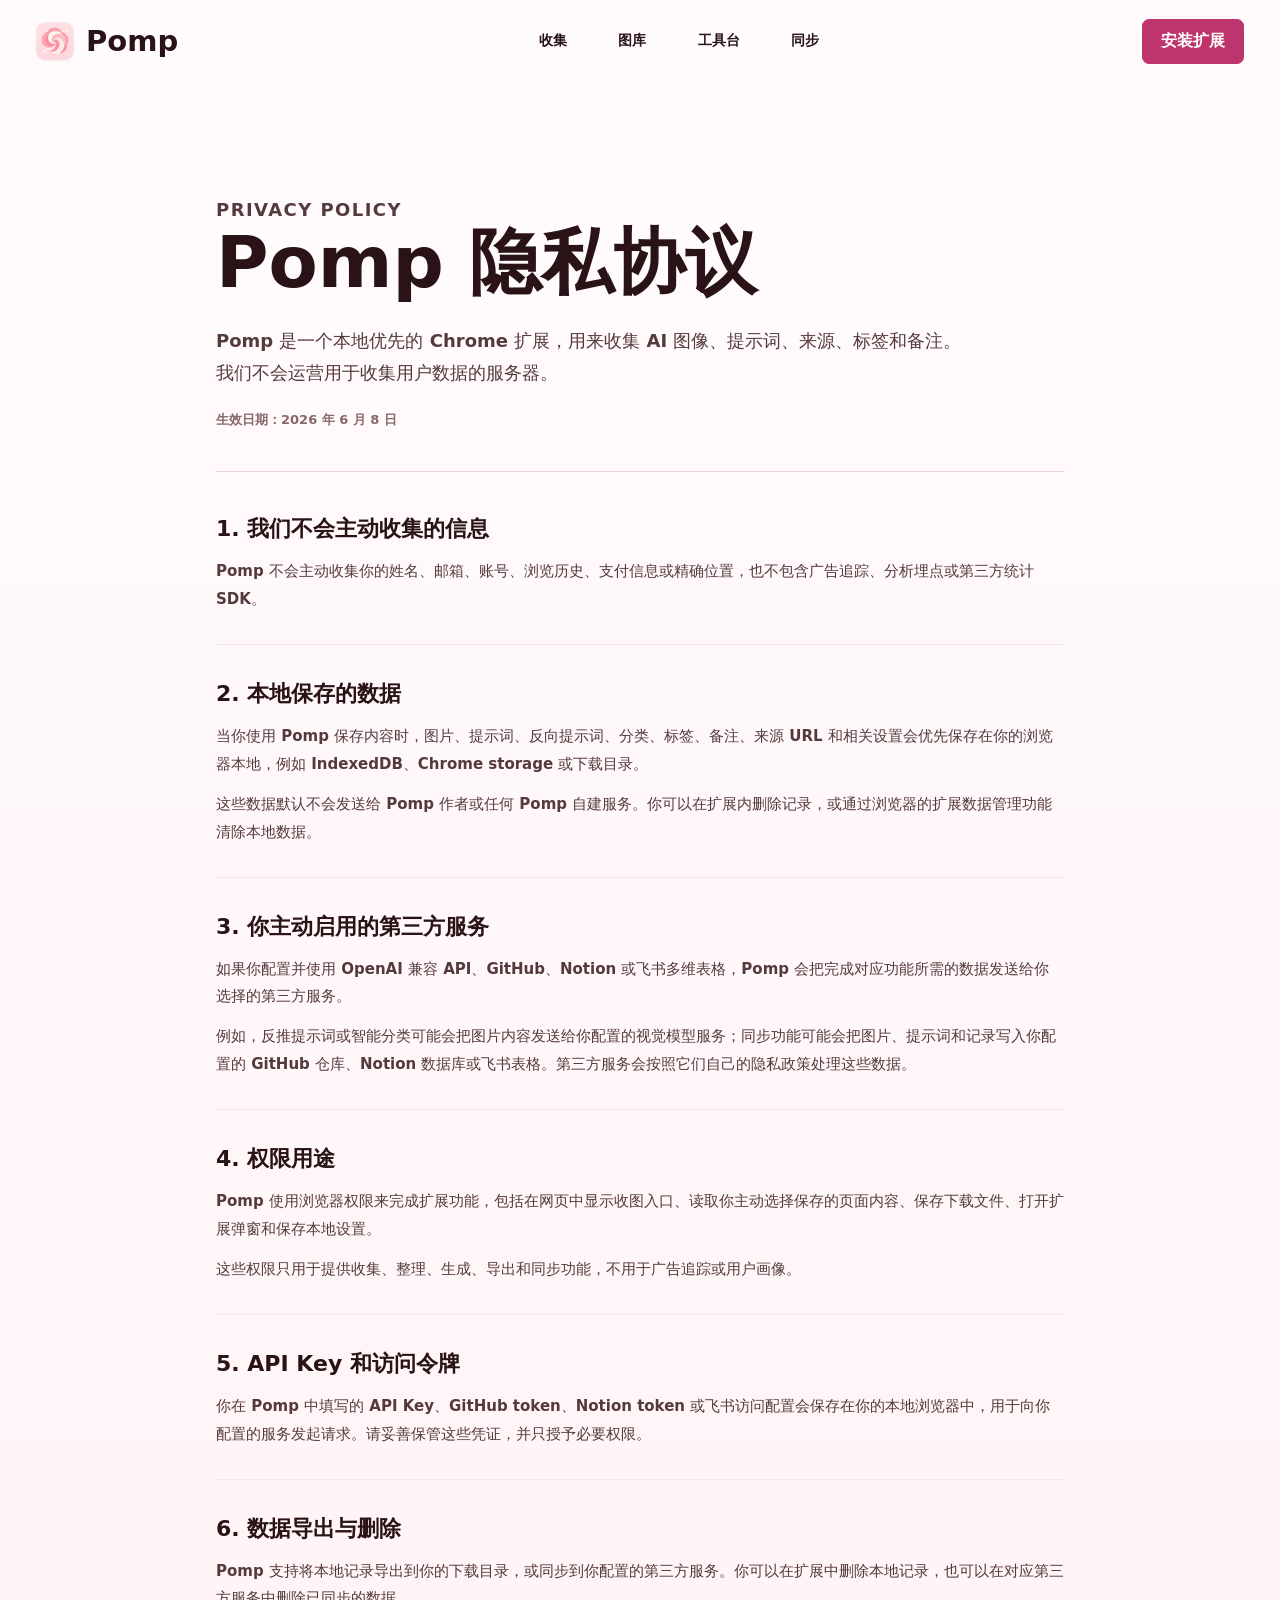
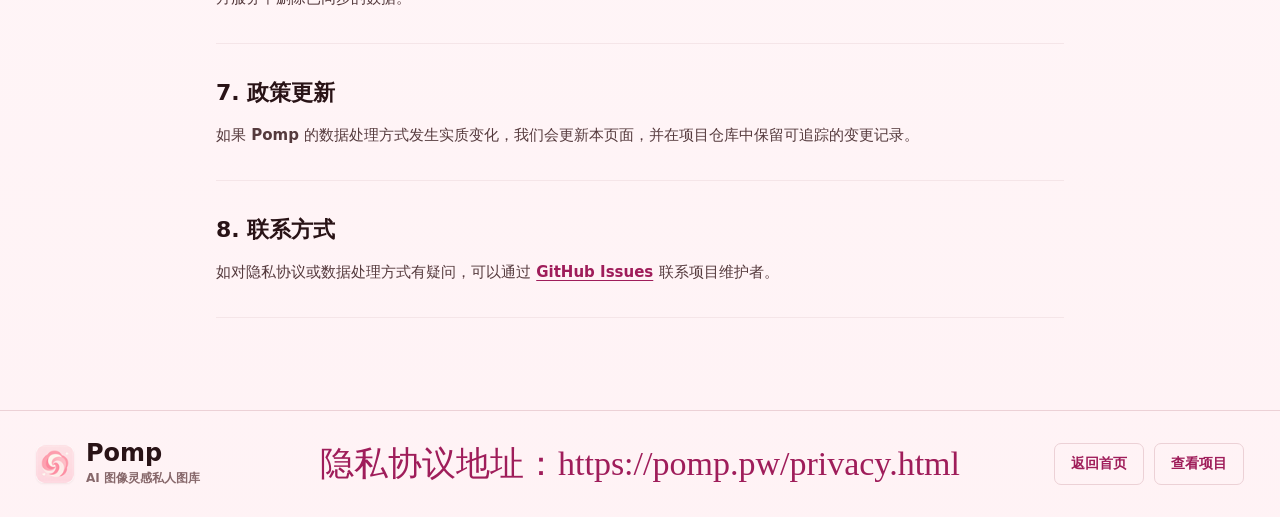
==== privacy.html @ 4da1b7a1 "Publish standalone landing page" ====
<!doctype html>
<html lang="zh-CN">
  <head>
    <meta charset="utf-8" />
    <meta name="viewport" content="width=device-width, initial-scale=1" />
    <meta
      name="description"
      content="Pomp 隐私协议：说明 Pomp Chrome 扩展如何在本地保存数据，以及用户启用第三方服务时的数据处理方式。"
    />
    <title>Pomp 隐私协议</title>
    <link rel="icon" href="assets/pomp-icon48.png" />
    <link rel="stylesheet" href="styles.css" />
  </head>
  <body class="privacy-page">
    <header class="site-header">
      <a class="brand" href="index.html#top" aria-label="Pomp 首页">
        <img src="assets/pomp-icon48.png" alt="" width="48" height="48" decoding="async" />
        <span>Pomp</span>
      </a>

      <nav class="site-nav" aria-label="主要导航">
        <a href="index.html#collect">收集</a>
        <a href="index.html#archive">图库</a>
        <a href="index.html#bench">工具台</a>
        <a href="index.html#sync">同步</a>
      </nav>

      <a class="nav-action" href="https://github.com/Charlo-O/POMP" target="_blank" rel="noreferrer">
        安装扩展
      </a>
    </header>

    <main class="policy-main">
      <section class="policy-hero">
        <p class="policy-kicker">Privacy Policy</p>
        <h1>Pomp 隐私协议</h1>
        <p>
          Pomp 是一个本地优先的 Chrome 扩展，用来收集 AI 图像、提示词、来源、标签和备注。我们不会运营用于收集用户数据的服务器。
        </p>
        <span>生效日期：2026 年 6 月 8 日</span>
      </section>

      <article class="policy-content">
        <section>
          <h2>1. 我们不会主动收集的信息</h2>
          <p>
            Pomp 不会主动收集你的姓名、邮箱、账号、浏览历史、支付信息或精确位置，也不包含广告追踪、分析埋点或第三方统计 SDK。
          </p>
        </section>

        <section>
          <h2>2. 本地保存的数据</h2>
          <p>
            当你使用 Pomp 保存内容时，图片、提示词、反向提示词、分类、标签、备注、来源 URL 和相关设置会优先保存在你的浏览器本地，例如 IndexedDB、Chrome storage 或下载目录。
          </p>
          <p>
            这些数据默认不会发送给 Pomp 作者或任何 Pomp 自建服务。你可以在扩展内删除记录，或通过浏览器的扩展数据管理功能清除本地数据。
          </p>
        </section>

        <section>
          <h2>3. 你主动启用的第三方服务</h2>
          <p>
            如果你配置并使用 OpenAI 兼容 API、GitHub、Notion 或飞书多维表格，Pomp 会把完成对应功能所需的数据发送给你选择的第三方服务。
          </p>
          <p>
            例如，反推提示词或智能分类可能会把图片内容发送给你配置的视觉模型服务；同步功能可能会把图片、提示词和记录写入你配置的 GitHub 仓库、Notion 数据库或飞书表格。第三方服务会按照它们自己的隐私政策处理这些数据。
          </p>
        </section>

        <section>
          <h2>4. 权限用途</h2>
          <p>
            Pomp 使用浏览器权限来完成扩展功能，包括在网页中显示收图入口、读取你主动选择保存的页面内容、保存下载文件、打开扩展弹窗和保存本地设置。
          </p>
          <p>
            这些权限只用于提供收集、整理、生成、导出和同步功能，不用于广告追踪或用户画像。
          </p>
        </section>

        <section>
          <h2>5. API Key 和访问令牌</h2>
          <p>
            你在 Pomp 中填写的 API Key、GitHub token、Notion token 或飞书访问配置会保存在你的本地浏览器中，用于向你配置的服务发起请求。请妥善保管这些凭证，并只授予必要权限。
          </p>
        </section>

        <section>
          <h2>6. 数据导出与删除</h2>
          <p>
            Pomp 支持将本地记录导出到你的下载目录，或同步到你配置的第三方服务。你可以在扩展中删除本地记录，也可以在对应第三方服务中删除已同步的数据。
          </p>
        </section>

        <section>
          <h2>7. 政策更新</h2>
          <p>
            如果 Pomp 的数据处理方式发生实质变化，我们会更新本页面，并在项目仓库中保留可追踪的变更记录。
          </p>
        </section>

        <section>
          <h2>8. 联系方式</h2>
          <p>
            如对隐私协议或数据处理方式有疑问，可以通过
            <a href="https://github.com/Charlo-O/POMP/issues" target="_blank" rel="noreferrer">GitHub Issues</a>
            联系项目维护者。
          </p>
        </section>
      </article>
    </main>

    <footer class="site-footer">
      <div class="footer-brand">
        <img src="assets/pomp-icon48.png" alt="" width="48" height="48" loading="lazy" decoding="async" />
        <div>
          <strong>Pomp</strong>
          <span>AI 图像灵感私人图库</span>
        </div>
      </div>
      <p>隐私协议地址：https://pomp.pw/privacy.html</p>
      <div class="footer-links">
        <a href="index.html">返回首页</a>
        <a href="https://github.com/Charlo-O/POMP" target="_blank" rel="noreferrer">查看项目</a>
      </div>
    </footer>
  </body>
</html>
---- styles.css ----
:root {
  color-scheme: light;
  --paper: oklch(98.8% 0.012 8);
  --paper-deep: oklch(96.5% 0.026 8);
  --surface: oklch(99.4% 0.006 8);
  --surface-rose: oklch(95.7% 0.034 6);
  --ink: oklch(22% 0.036 12);
  --ink-soft: oklch(38% 0.038 12);
  --muted: oklch(55% 0.04 12);
  --line: oklch(88.5% 0.03 6);
  --line-soft: oklch(93.5% 0.018 6);
  --carmine: oklch(55% 0.18 0);
  --carmine-dark: oklch(47% 0.17 358);
  --carmine-mist: oklch(94% 0.04 4);
  --rose-gold: oklch(72% 0.09 40);
  --shadow: 0 20px 54px oklch(40% 0.1 12 / 0.14);
  --shadow-soft: 0 8px 24px oklch(40% 0.08 12 / 0.08);
  --max: 1280px;
  --ease: cubic-bezier(0.22, 1, 0.36, 1);
  font-family:
    "PingFang SC", "HarmonyOS Sans SC", "Microsoft YaHei UI", "Hiragino Sans GB",
    -apple-system, BlinkMacSystemFont, "Segoe UI", system-ui, sans-serif;
  -webkit-font-smoothing: antialiased;
  text-rendering: optimizeLegibility;
}

* {
  box-sizing: border-box;
}

html {
  background: var(--paper);
  scroll-behavior: smooth;
}

body {
  background:
    linear-gradient(180deg, oklch(99.4% 0.008 8), var(--paper) 32%, oklch(97.8% 0.02 8)),
    var(--paper);
  color: var(--ink);
  margin: 0;
  min-width: 320px;
  overflow-x: hidden;
}

a {
  color: inherit;
  text-decoration: none;
}

button {
  font: inherit;
}

img {
  display: block;
  max-width: 100%;
}

a:focus-visible,
button:focus-visible {
  outline: 2px solid var(--carmine);
  outline-offset: 4px;
}

.site-header {
  align-items: center;
  display: grid;
  gap: 28px;
  grid-template-columns: 180px 1fr auto;
  margin: 0 auto;
  max-width: var(--max);
  min-height: 82px;
  padding: 16px 36px;
}

.brand,
.footer-brand {
  align-items: center;
  display: inline-flex;
  gap: 12px;
}

.brand img,
.footer-brand img {
  border-radius: 8px;
  box-shadow: 0 1px 2px oklch(40% 0.06 12 / 0.08);
  height: 38px;
  width: 38px;
}

.brand span {
  font-size: 29px;
  font-weight: 850;
  letter-spacing: 0;
}

.site-nav {
  display: flex;
  gap: clamp(24px, 4vw, 58px);
  justify-content: center;
}

.site-nav a {
  color: var(--ink);
  font-size: 14px;
  font-weight: 750;
  padding: 11px 0;
  position: relative;
  white-space: nowrap;
}

.site-nav a::after {
  background: var(--carmine);
  bottom: 2px;
  content: "";
  height: 2px;
  left: 0;
  opacity: 0;
  position: absolute;
  transform: scaleX(0.5);
  transition:
    opacity 160ms var(--ease),
    transform 160ms var(--ease);
  width: 100%;
}

.site-nav a:hover::after {
  opacity: 1;
  transform: scaleX(1);
}

.nav-action,
.button {
  border-radius: 7px;
  font-weight: 850;
  transition:
    background-color 160ms var(--ease),
    border-color 160ms var(--ease),
    box-shadow 160ms var(--ease),
    color 160ms var(--ease),
    transform 160ms var(--ease);
}

.nav-action {
  background: var(--carmine);
  border: 1px solid var(--carmine);
  color: var(--surface);
  min-height: 42px;
  padding: 11px 18px;
}

.nav-action:hover,
.primary:hover {
  background: var(--carmine-dark);
  border-color: var(--carmine-dark);
  box-shadow: var(--shadow-soft);
  transform: translateY(-1px);
}

.hero {
  align-items: center;
  display: grid;
  gap: clamp(42px, 6vw, 90px);
  grid-template-columns: minmax(390px, 0.86fr) minmax(560px, 1.14fr);
  margin: 0 auto;
  max-width: var(--max);
  min-height: calc(100svh - 82px);
  padding: clamp(46px, 6vw, 78px) 36px 54px;
  position: relative;
}

.hero::after,
.collect::before,
.bench::before {
  background: linear-gradient(90deg, transparent, var(--line), transparent);
  content: "";
  height: 1px;
  left: 36px;
  position: absolute;
  right: 36px;
}

.hero::after {
  bottom: 0;
}

.hero-copy h1 {
  color: var(--ink);
  font-size: clamp(48px, 4.8vw, 62px);
  font-weight: 900;
  letter-spacing: 0;
  line-height: 1.05;
  margin: 0;
  max-width: 720px;
}

.hero-copy h1 span {
  display: block;
  white-space: nowrap;
}

.hero-copy p {
  color: var(--ink-soft);
  font-size: clamp(15px, 1.35vw, 18px);
  font-weight: 560;
  line-height: 1.85;
  margin: 30px 0 0;
  max-width: 590px;
}

.hero-actions {
  display: flex;
  flex-wrap: wrap;
  gap: 16px;
  margin-top: 34px;
}

.button {
  align-items: center;
  display: inline-flex;
  justify-content: center;
  min-height: 54px;
  min-width: 162px;
  padding: 0 24px;
}

.primary {
  background: var(--carmine);
  border: 1px solid var(--carmine);
  color: var(--surface);
}

.secondary {
  background: transparent;
  border: 1px solid var(--carmine);
  color: var(--carmine-dark);
}

.secondary:hover {
  background: var(--carmine-mist);
  box-shadow: 0 1px 2px oklch(40% 0.06 12 / 0.08);
  transform: translateY(-1px);
}

.hero-note {
  color: var(--muted);
  display: flex;
  flex-wrap: wrap;
  font-size: 13px;
  font-weight: 700;
  gap: 18px;
  margin-top: 30px;
}

.hero-workspace {
  min-height: 570px;
  position: relative;
}

.source-window {
  background: var(--surface);
  border: 1px solid var(--line);
  border-radius: 8px;
  box-shadow: var(--shadow-soft);
  left: 0;
  overflow: hidden;
  padding-top: 34px;
  position: absolute;
  top: 72px;
  width: min(51vw, 575px);
}

.window-dots {
  display: flex;
  gap: 7px;
  left: 16px;
  position: absolute;
  top: 14px;
}

.window-dots span {
  background: var(--rose-gold);
  border-radius: 999px;
  height: 8px;
  width: 8px;
}

.window-dots span:nth-child(2) {
  background: var(--carmine);
}

.window-dots span:nth-child(3) {
  background: oklch(78% 0.09 150);
}

.source-window img {
  aspect-ratio: 16 / 9;
  height: auto;
  object-fit: cover;
  object-position: center;
  width: 100%;
}

.save-panel {
  background: oklch(99.2% 0.007 8 / 0.95);
  border: 1px solid var(--line);
  border-radius: 8px;
  box-shadow: var(--shadow);
  display: grid;
  gap: 14px;
  padding: 18px;
  position: absolute;
  right: 0;
  top: 0;
  width: min(30vw, 338px);
}

.panel-head {
  align-items: center;
  display: flex;
  gap: 11px;
}

.panel-head img {
  border-radius: 8px;
  height: 34px;
  width: 34px;
}

.panel-head strong {
  display: block;
  font-size: 18px;
  font-weight: 900;
}

.panel-head span,
label {
  color: var(--muted);
  font-size: 11px;
  font-weight: 800;
}

label {
  display: block;
  letter-spacing: 0.04em;
  margin-bottom: 6px;
  text-transform: uppercase;
}

.field-group,
.field-row > div {
  background: var(--surface);
  border: 1px solid var(--line-soft);
  border-radius: 6px;
  padding: 11px 12px;
}

.field-group p,
.field-row p {
  color: var(--ink-soft);
  font-family: ui-monospace, "SF Mono", "JetBrains Mono", Menlo, Consolas, monospace;
  font-size: 12px;
  line-height: 1.55;
  margin: 0;
}

.field-row {
  display: grid;
  gap: 10px;
  grid-template-columns: 1fr 1fr;
}

.tag-row {
  display: flex;
  flex-wrap: wrap;
  gap: 8px;
}

.tag-row span {
  background: var(--carmine-mist);
  border-radius: 999px;
  color: var(--carmine-dark);
  font-size: 12px;
  font-weight: 750;
  padding: 5px 10px;
}

.save-panel button {
  background: var(--carmine);
  border: 1px solid var(--carmine);
  border-radius: 7px;
  color: var(--surface);
  cursor: pointer;
  font-weight: 850;
  min-height: 42px;
}

.section-shell {
  margin: 0 auto;
  max-width: var(--max);
  padding: 86px 36px;
  position: relative;
}

.collect::before,
.bench::before {
  top: 0;
}

.section-copy h2 {
  color: var(--ink);
  font-size: clamp(34px, 4.2vw, 54px);
  font-weight: 900;
  letter-spacing: 0;
  line-height: 1.08;
  margin: 0;
}

.section-copy p {
  color: var(--ink-soft);
  font-size: 15px;
  font-weight: 560;
  line-height: 1.8;
  margin: 24px 0 0;
  max-width: 480px;
}

.collect {
  display: grid;
  gap: clamp(46px, 8vw, 110px);
  grid-template-columns: minmax(310px, 420px) 1fr;
}

.collect-lane {
  display: grid;
  gap: 1px;
  grid-template-columns: repeat(3, minmax(0, 1fr));
}

.collect-lane article {
  border-left: 1px solid var(--line);
  min-height: 220px;
  padding: 14px 22px;
}

.collect-lane span {
  color: var(--carmine-dark);
  display: block;
  font-size: 13px;
  font-weight: 850;
  margin-bottom: 36px;
}

.collect-lane strong {
  color: var(--ink);
  display: block;
  font-size: 22px;
  font-weight: 900;
  line-height: 1.2;
}

.collect-lane p {
  color: var(--ink-soft);
  font-size: 13px;
  font-weight: 560;
  line-height: 1.65;
  margin: 18px 0 0;
}

.archive {
  align-items: center;
  display: grid;
  gap: clamp(46px, 7vw, 86px);
  grid-template-columns: minmax(560px, 1fr) minmax(310px, 410px);
  max-width: none;
  padding-left: max(36px, calc((100vw - var(--max)) / 2 + 36px));
  padding-right: max(36px, calc((100vw - var(--max)) / 2 + 36px));
}

.archive::before {
  background: linear-gradient(90deg, var(--paper-deep), var(--paper));
  content: "";
  inset: 0;
  position: absolute;
  z-index: -1;
}

.archive-board {
  background: oklch(99.2% 0.007 8);
  border: 1px solid var(--line);
  border-radius: 8px;
  box-shadow: var(--shadow-soft);
  display: grid;
  grid-template-columns: 156px 1fr;
  max-width: 780px;
  min-height: 420px;
  overflow: hidden;
}

.archive-sidebar {
  border-right: 1px solid var(--line-soft);
  display: flex;
  flex-direction: column;
  gap: 11px;
  padding: 18px;
}

.archive-sidebar img {
  border-radius: 7px;
  height: 30px;
  margin-bottom: 8px;
  width: 30px;
}

.archive-sidebar strong {
  font-size: 18px;
  font-weight: 900;
}

.archive-sidebar span {
  border-radius: 6px;
  color: var(--ink-soft);
  font-size: 13px;
  font-weight: 750;
  padding: 7px 9px;
}

.archive-sidebar .active {
  background: var(--carmine-mist);
  color: var(--carmine-dark);
}

.archive-main {
  min-width: 0;
  padding: 18px;
}

.archive-toolbar {
  align-items: center;
  border-bottom: 1px solid var(--line-soft);
  color: var(--muted);
  display: flex;
  font-size: 12px;
  font-weight: 750;
  justify-content: space-between;
  margin-bottom: 16px;
  padding-bottom: 12px;
}

.archive-main img {
  aspect-ratio: 16 / 9;
  border-radius: 7px;
  object-fit: cover;
  width: 100%;
}

.mini-list {
  display: grid;
  gap: 18px;
  grid-template-columns: repeat(2, minmax(0, 1fr));
  margin-top: 42px;
}

.mini-list span {
  border-top: 1px solid var(--line);
  color: var(--ink-soft);
  font-size: 14px;
  font-weight: 850;
  padding-top: 13px;
}

.bench {
  display: grid;
  gap: clamp(46px, 8vw, 110px);
  grid-template-columns: minmax(310px, 420px) 1fr;
}

.bench-grid {
  display: grid;
  gap: 16px;
  grid-template-columns: repeat(3, minmax(0, 1fr));
}

.bench-grid article {
  background: var(--surface);
  border: 1px solid var(--line);
  border-radius: 8px;
  min-height: 250px;
  padding: 24px 20px;
  transition:
    border-color 160ms var(--ease),
    box-shadow 160ms var(--ease),
    transform 160ms var(--ease);
}

.bench-grid article:nth-child(2) {
  transform: translateY(32px);
}

.bench-grid article:nth-child(3) {
  transform: translateY(-16px);
}

.bench-grid article:hover {
  border-color: oklch(82% 0.05 4);
  box-shadow: var(--shadow-soft);
}

.bench-grid strong {
  color: var(--ink);
  display: block;
  font-size: 22px;
  font-weight: 900;
  line-height: 1.2;
}

.bench-grid p {
  color: var(--ink-soft);
  font-size: 13px;
  font-weight: 560;
  line-height: 1.7;
  margin: 24px 0 0;
}

.sync {
  background: var(--surface-rose);
  display: grid;
  gap: clamp(42px, 7vw, 90px);
  grid-template-columns: minmax(310px, 430px) 1fr;
  max-width: none;
  padding-left: max(36px, calc((100vw - var(--max)) / 2 + 36px));
  padding-right: max(36px, calc((100vw - var(--max)) / 2 + 36px));
}

.sync-table {
  display: grid;
  gap: 12px;
  grid-template-columns: repeat(4, minmax(0, 1fr));
}

.sync-table div {
  background: oklch(99.2% 0.007 8 / 0.76);
  border: 1px solid var(--line);
  border-radius: 8px;
  min-height: 152px;
  padding: 20px 16px;
}

.sync-table strong {
  display: block;
  font-size: 18px;
  font-weight: 900;
  margin-bottom: 16px;
}

.sync-table span {
  color: var(--ink-soft);
  font-size: 13px;
  font-weight: 560;
  line-height: 1.62;
}

.site-footer {
  align-items: center;
  border-top: 1px solid var(--line);
  display: grid;
  gap: 24px;
  grid-template-columns: minmax(230px, 1fr) auto minmax(160px, 1fr);
  margin: 0 auto;
  max-width: var(--max);
  padding: 30px 36px;
}

.footer-brand strong {
  display: block;
  font-size: 24px;
  font-weight: 900;
  line-height: 1;
}

.footer-brand span {
  color: var(--muted);
  display: block;
  font-size: 12px;
  font-weight: 750;
  margin-top: 5px;
}

.site-footer p {
  color: var(--carmine-dark);
  font-family: "KaiTi", "STKaiti", "Microsoft YaHei UI", cursive;
  font-size: clamp(22px, 2.7vw, 34px);
  line-height: 1.2;
  margin: 0;
  text-align: center;
}

.footer-links {
  display: flex;
  flex-wrap: wrap;
  gap: 10px;
  justify-self: end;
}

.footer-links a {
  border: 1px solid var(--line);
  border-radius: 7px;
  color: var(--carmine-dark);
  font-size: 14px;
  font-weight: 850;
  padding: 11px 16px;
}

.policy-main {
  margin: 0 auto;
  max-width: 920px;
  padding: clamp(46px, 7vw, 86px) 36px 92px;
}

.policy-hero {
  border-bottom: 1px solid var(--line);
  padding-bottom: 42px;
}

.policy-kicker {
  color: var(--carmine-dark);
  font-size: 13px;
  font-weight: 850;
  letter-spacing: 0.08em;
  margin: 0 0 18px;
  text-transform: uppercase;
}

.policy-hero h1 {
  font-size: clamp(44px, 5.6vw, 72px);
  font-weight: 900;
  letter-spacing: 0;
  line-height: 1.02;
  margin: 0;
}

.policy-hero p {
  color: var(--ink-soft);
  font-size: 18px;
  font-weight: 560;
  line-height: 1.78;
  margin: 26px 0 0;
  max-width: 760px;
}

.policy-hero span {
  color: var(--muted);
  display: block;
  font-size: 13px;
  font-weight: 750;
  margin-top: 22px;
}

.policy-content {
  display: grid;
  gap: 34px;
  padding-top: 42px;
}

.policy-content section {
  border-bottom: 1px solid var(--line-soft);
  padding-bottom: 30px;
}

.policy-content h2 {
  font-size: 22px;
  font-weight: 900;
  letter-spacing: 0;
  margin: 0 0 14px;
}

.policy-content p {
  color: var(--ink-soft);
  font-size: 15px;
  font-weight: 560;
  line-height: 1.86;
  margin: 12px 0 0;
}

.policy-content a {
  color: var(--carmine-dark);
  font-weight: 850;
  text-decoration: underline;
  text-underline-offset: 3px;
}

@media (max-width: 1080px) {
  .site-header {
    grid-template-columns: auto 1fr;
  }

  .site-nav {
    display: none;
  }

  .nav-action {
    justify-self: end;
  }

  .hero,
  .collect,
  .archive,
  .bench,
  .sync {
    grid-template-columns: 1fr;
  }

  .hero {
    min-height: auto;
  }

  .hero-workspace {
    min-height: 530px;
  }

  .source-window {
    width: min(72vw, 620px);
  }

  .save-panel {
    right: 20px;
    width: min(42vw, 338px);
  }

  .archive {
    padding-left: 36px;
    padding-right: 36px;
  }

  .archive-board {
    max-width: none;
  }

  .bench-grid,
  .sync-table {
    grid-template-columns: 1fr;
  }

  .bench-grid article,
  .bench-grid article:nth-child(2),
  .bench-grid article:nth-child(3) {
    transform: none;
  }

  .site-footer {
    grid-template-columns: 1fr;
  }

  .site-footer p {
    text-align: left;
  }

  .footer-links {
    justify-self: start;
  }
}

@media (max-width: 720px) {
  .site-header {
    padding: 14px 18px;
  }

  .brand span {
    font-size: 24px;
  }

  .nav-action {
    min-height: 42px;
    padding: 10px 14px;
  }

  .hero,
  .section-shell,
  .archive,
  .sync,
  .policy-main,
  .site-footer {
    padding-left: 18px;
    padding-right: 18px;
  }

  .hero {
    padding-bottom: 28px;
    padding-top: 32px;
  }

  .hero-copy h1 {
    font-size: clamp(39px, 10.6vw, 50px);
  }

  .hero-copy h1 span {
    white-space: normal;
  }

  .hero-actions {
    display: grid;
    grid-template-columns: 1fr 1fr;
  }

  .button {
    min-height: 48px;
    min-width: 0;
    padding: 0 12px;
  }

  .hero-workspace {
    overflow: hidden;
    min-height: 360px;
  }

  .source-window {
    left: 0;
    top: 86px;
    width: min(74vw, 288px);
  }

  .save-panel {
    gap: 10px;
    padding: 13px;
    right: 0;
    top: 0;
    width: min(64vw, 250px);
  }

  .field-row {
    grid-template-columns: 1fr;
  }

  .tag-row span:nth-child(3) {
    display: none;
  }

  .collect-lane,
  .mini-list {
    grid-template-columns: 1fr;
  }

  .collect-lane article {
    border-left: 0;
    border-top: 1px solid var(--line);
    min-height: 0;
    padding: 18px 0;
  }

  .collect-lane span {
    margin-bottom: 14px;
  }

  .archive-board {
    grid-template-columns: 1fr;
  }

  .archive-sidebar {
    border-bottom: 1px solid var(--line-soft);
    border-right: 0;
    display: grid;
    grid-template-columns: repeat(3, max-content);
    overflow-x: auto;
  }

  .archive-sidebar img,
  .archive-sidebar strong {
    display: none;
  }

  .archive-toolbar {
    align-items: flex-start;
    flex-direction: column;
    gap: 6px;
  }
}

@media (prefers-reduced-motion: reduce) {
  html {
    scroll-behavior: auto;
  }

  *,
  *::before,
  *::after {
    transition-duration: 0ms !important;
  }
}
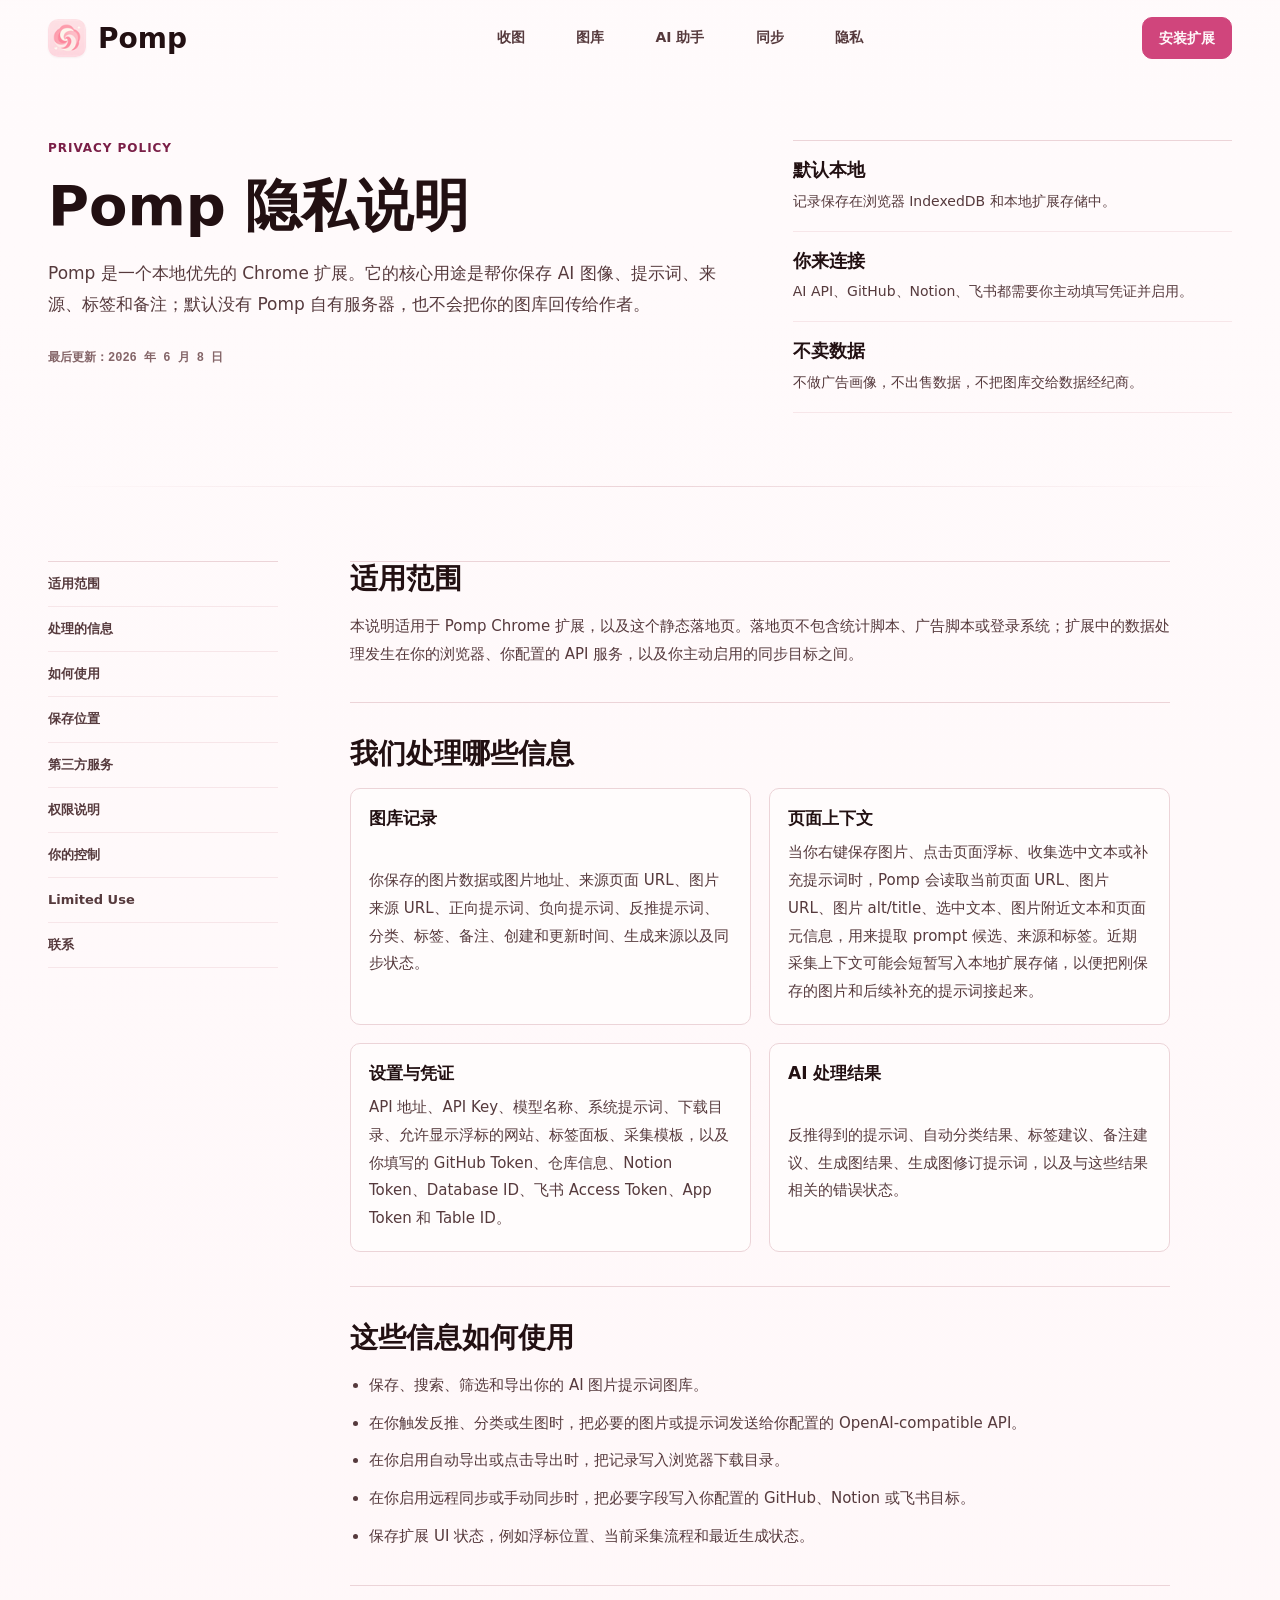
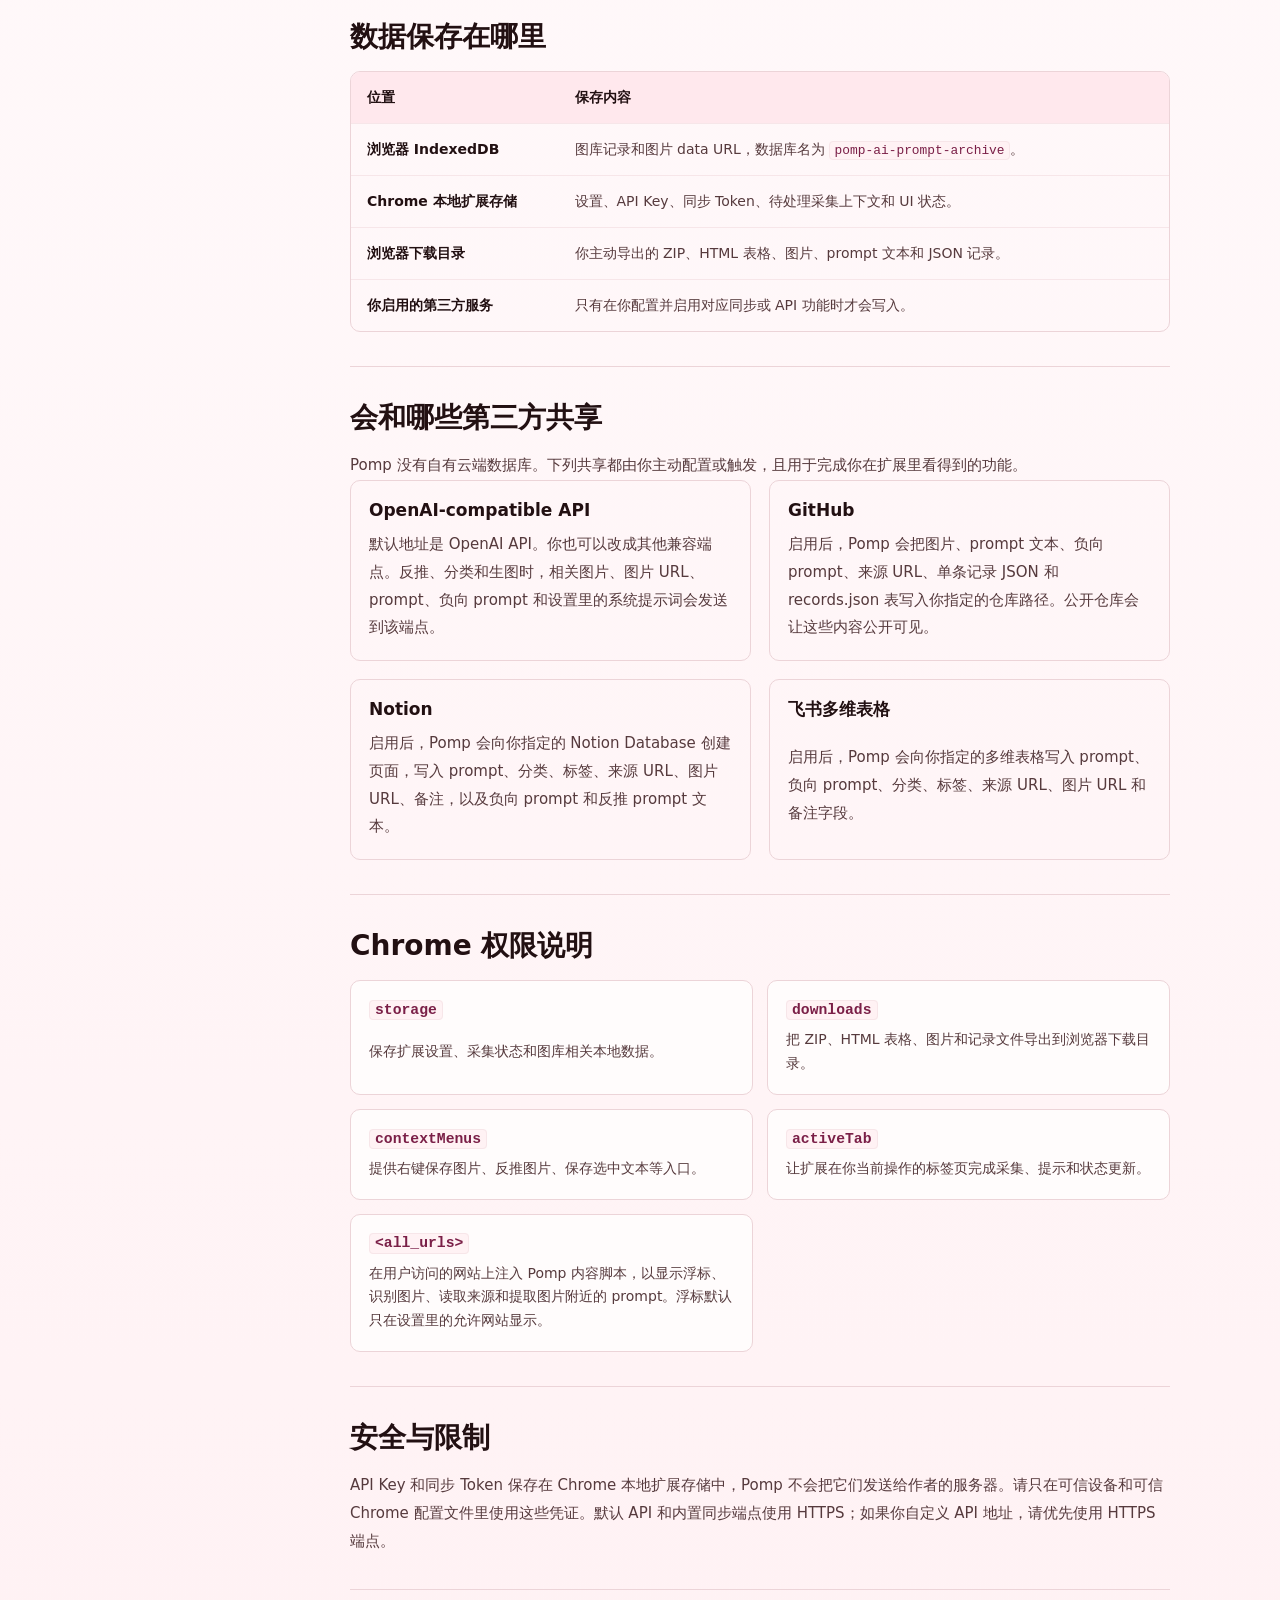
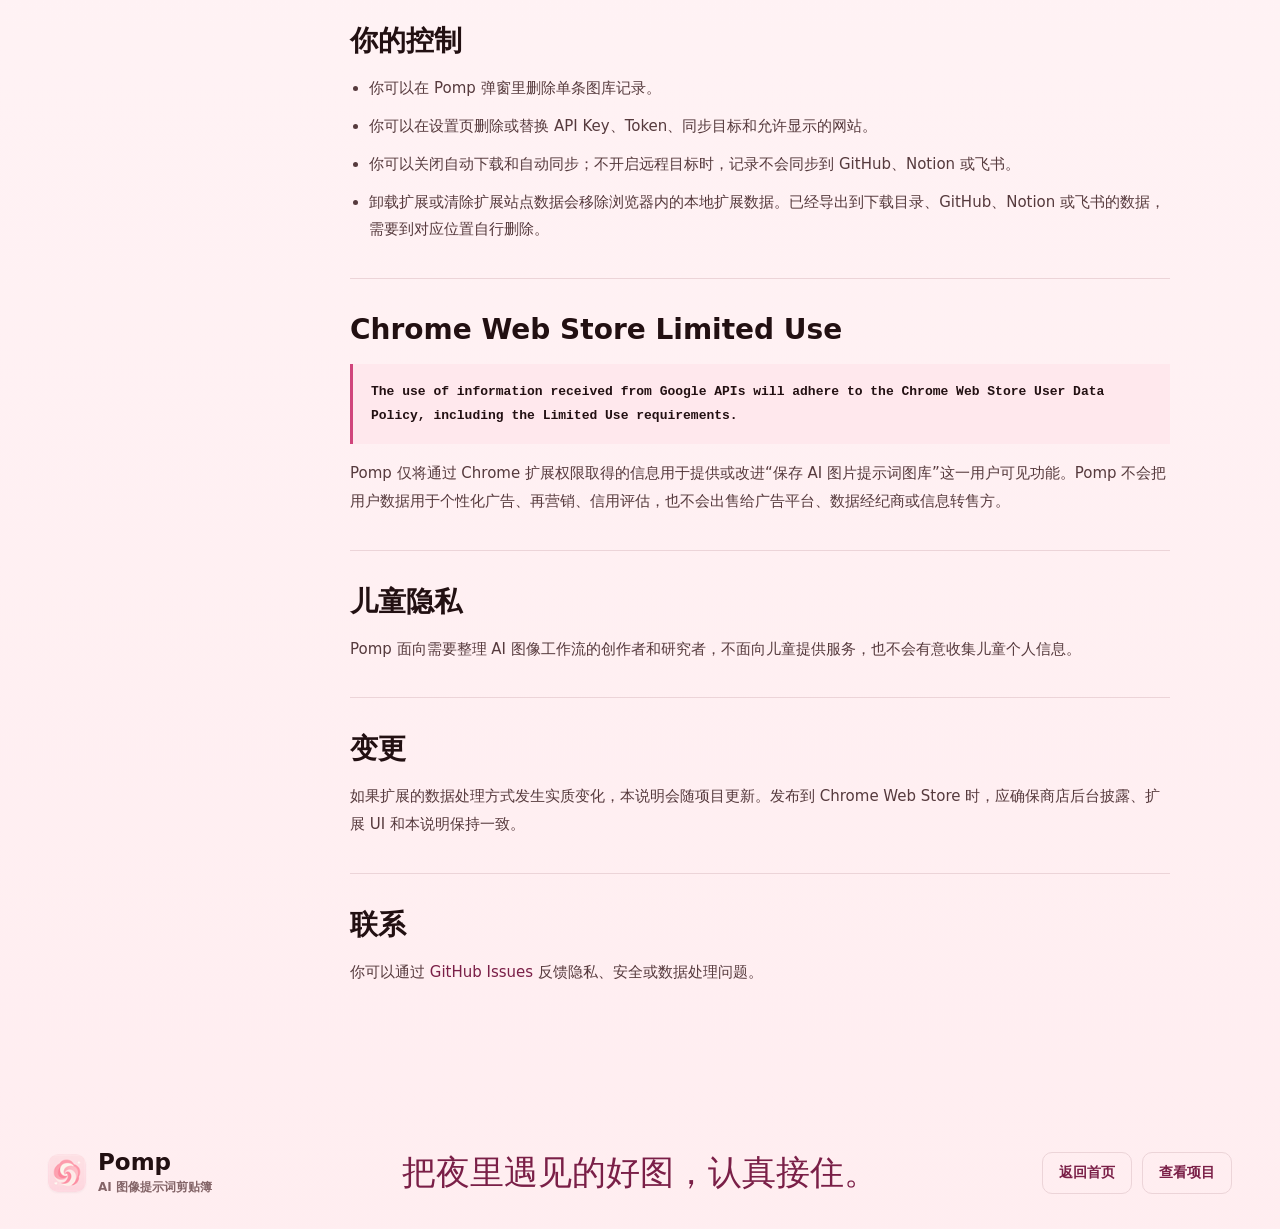
==== commit 7b87f3ea: "Replace landing page" ====
--- a/privacy.html
+++ b/privacy.html
@@ -2,27 +2,28 @@
 <html lang="zh-CN">
   <head>
     <meta charset="utf-8" />
-    <meta name="viewport" content="width=device-width, initial-scale=1" />
+    <meta name="viewport" content="width=device-width, initial-scale=1, viewport-fit=cover" />
     <meta
       name="description"
-      content="Pomp 隐私协议：说明 Pomp Chrome 扩展如何在本地保存数据，以及用户启用第三方服务时的数据处理方式。"
+      content="Pomp 隐私说明：了解这个本地优先 Chrome 扩展如何保存 AI 图片、提示词、来源、标签、API 密钥和可选同步数据。"
     />
-    <title>Pomp 隐私协议</title>
+    <title>Pomp 隐私说明 | AI 图像提示词剪贴簿</title>
     <link rel="icon" href="assets/pomp-icon48.png" />
     <link rel="stylesheet" href="styles.css" />
   </head>
-  <body class="privacy-page">
-    <header class="site-header">
+  <body>
+    <header class="site-header" aria-label="页面导航">
       <a class="brand" href="index.html#top" aria-label="Pomp 首页">
         <img src="assets/pomp-icon48.png" alt="" width="48" height="48" decoding="async" />
         <span>Pomp</span>
       </a>
 
       <nav class="site-nav" aria-label="主要导航">
-        <a href="index.html#collect">收集</a>
+        <a href="index.html#capture">收图</a>
         <a href="index.html#archive">图库</a>
-        <a href="index.html#bench">工具台</a>
+        <a href="index.html#assist">AI 助手</a>
         <a href="index.html#sync">同步</a>
+        <a href="privacy.html" aria-current="page">隐私</a>
       </nav>
 
       <a class="nav-action" href="https://github.com/Charlo-O/POMP" target="_blank" rel="noreferrer">
@@ -30,84 +31,231 @@
       </a>
     </header>
 
-    <main class="policy-main">
-      <section class="policy-hero">
-        <p class="policy-kicker">Privacy Policy</p>
-        <h1>Pomp 隐私协议</h1>
-        <p>
-          Pomp 是一个本地优先的 Chrome 扩展，用来收集 AI 图像、提示词、来源、标签和备注。我们不会运营用于收集用户数据的服务器。
-        </p>
-        <span>生效日期：2026 年 6 月 8 日</span>
+    <main id="top" class="privacy-page">
+      <section class="privacy-hero" aria-labelledby="privacy-title">
+        <div>
+          <p class="hero-mark">Privacy Policy</p>
+          <h1 id="privacy-title">Pomp 隐私说明</h1>
+          <p class="privacy-lede">
+            Pomp 是一个本地优先的 Chrome 扩展。它的核心用途是帮你保存 AI 图像、提示词、来源、标签和备注；默认没有 Pomp 自有服务器，也不会把你的图库回传给作者。
+          </p>
+          <p class="privacy-date">最后更新：2026 年 6 月 8 日</p>
+        </div>
+
+        <div class="privacy-summary" aria-label="隐私重点">
+          <div>
+            <strong>默认本地</strong>
+            <span>记录保存在浏览器 IndexedDB 和本地扩展存储中。</span>
+          </div>
+          <div>
+            <strong>你来连接</strong>
+            <span>AI API、GitHub、Notion、飞书都需要你主动填写凭证并启用。</span>
+          </div>
+          <div>
+            <strong>不卖数据</strong>
+            <span>不做广告画像，不出售数据，不把图库交给数据经纪商。</span>
+          </div>
+        </div>
       </section>
 
-      <article class="policy-content">
-        <section>
-          <h2>1. 我们不会主动收集的信息</h2>
-          <p>
-            Pomp 不会主动收集你的姓名、邮箱、账号、浏览历史、支付信息或精确位置，也不包含广告追踪、分析埋点或第三方统计 SDK。
-          </p>
-        </section>
-
-        <section>
-          <h2>2. 本地保存的数据</h2>
-          <p>
-            当你使用 Pomp 保存内容时，图片、提示词、反向提示词、分类、标签、备注、来源 URL 和相关设置会优先保存在你的浏览器本地，例如 IndexedDB、Chrome storage 或下载目录。
-          </p>
-          <p>
-            这些数据默认不会发送给 Pomp 作者或任何 Pomp 自建服务。你可以在扩展内删除记录，或通过浏览器的扩展数据管理功能清除本地数据。
-          </p>
-        </section>
-
-        <section>
-          <h2>3. 你主动启用的第三方服务</h2>
-          <p>
-            如果你配置并使用 OpenAI 兼容 API、GitHub、Notion 或飞书多维表格，Pomp 会把完成对应功能所需的数据发送给你选择的第三方服务。
-          </p>
-          <p>
-            例如，反推提示词或智能分类可能会把图片内容发送给你配置的视觉模型服务；同步功能可能会把图片、提示词和记录写入你配置的 GitHub 仓库、Notion 数据库或飞书表格。第三方服务会按照它们自己的隐私政策处理这些数据。
-          </p>
-        </section>
-
-        <section>
-          <h2>4. 权限用途</h2>
-          <p>
-            Pomp 使用浏览器权限来完成扩展功能，包括在网页中显示收图入口、读取你主动选择保存的页面内容、保存下载文件、打开扩展弹窗和保存本地设置。
-          </p>
-          <p>
-            这些权限只用于提供收集、整理、生成、导出和同步功能，不用于广告追踪或用户画像。
-          </p>
-        </section>
-
-        <section>
-          <h2>5. API Key 和访问令牌</h2>
-          <p>
-            你在 Pomp 中填写的 API Key、GitHub token、Notion token 或飞书访问配置会保存在你的本地浏览器中，用于向你配置的服务发起请求。请妥善保管这些凭证，并只授予必要权限。
-          </p>
-        </section>
-
-        <section>
-          <h2>6. 数据导出与删除</h2>
-          <p>
-            Pomp 支持将本地记录导出到你的下载目录，或同步到你配置的第三方服务。你可以在扩展中删除本地记录，也可以在对应第三方服务中删除已同步的数据。
-          </p>
-        </section>
-
-        <section>
-          <h2>7. 政策更新</h2>
-          <p>
-            如果 Pomp 的数据处理方式发生实质变化，我们会更新本页面，并在项目仓库中保留可追踪的变更记录。
-          </p>
-        </section>
-
-        <section>
-          <h2>8. 联系方式</h2>
-          <p>
-            如对隐私协议或数据处理方式有疑问，可以通过
-            <a href="https://github.com/Charlo-O/POMP/issues" target="_blank" rel="noreferrer">GitHub Issues</a>
-            联系项目维护者。
-          </p>
-        </section>
-      </article>
+      <section class="privacy-grid" aria-label="隐私说明正文">
+        <aside class="privacy-toc" aria-label="隐私目录">
+          <a href="#scope">适用范围</a>
+          <a href="#data">处理的信息</a>
+          <a href="#use">如何使用</a>
+          <a href="#storage">保存位置</a>
+          <a href="#sharing">第三方服务</a>
+          <a href="#permissions">权限说明</a>
+          <a href="#control">你的控制</a>
+          <a href="#limited-use">Limited Use</a>
+          <a href="#contact">联系</a>
+        </aside>
+
+        <article class="privacy-policy">
+          <section id="scope">
+            <h2>适用范围</h2>
+            <p>
+              本说明适用于 Pomp Chrome 扩展，以及这个静态落地页。落地页不包含统计脚本、广告脚本或登录系统；扩展中的数据处理发生在你的浏览器、你配置的 API 服务，以及你主动启用的同步目标之间。
+            </p>
+          </section>
+
+          <section id="data">
+            <h2>我们处理哪些信息</h2>
+            <div class="policy-list">
+              <div>
+                <h3>图库记录</h3>
+                <p>
+                  你保存的图片数据或图片地址、来源页面 URL、图片来源 URL、正向提示词、负向提示词、反推提示词、分类、标签、备注、创建和更新时间、生成来源以及同步状态。
+                </p>
+              </div>
+              <div>
+                <h3>页面上下文</h3>
+                <p>
+                  当你右键保存图片、点击页面浮标、收集选中文本或补充提示词时，Pomp 会读取当前页面 URL、图片 URL、图片 alt/title、选中文本、图片附近文本和页面元信息，用来提取 prompt 候选、来源和标签。近期采集上下文可能会短暂写入本地扩展存储，以便把刚保存的图片和后续补充的提示词接起来。
+                </p>
+              </div>
+              <div>
+                <h3>设置与凭证</h3>
+                <p>
+                  API 地址、API Key、模型名称、系统提示词、下载目录、允许显示浮标的网站、标签面板、采集模板，以及你填写的 GitHub Token、仓库信息、Notion Token、Database ID、飞书 Access Token、App Token 和 Table ID。
+                </p>
+              </div>
+              <div>
+                <h3>AI 处理结果</h3>
+                <p>
+                  反推得到的提示词、自动分类结果、标签建议、备注建议、生成图结果、生成图修订提示词，以及与这些结果相关的错误状态。
+                </p>
+              </div>
+            </div>
+          </section>
+
+          <section id="use">
+            <h2>这些信息如何使用</h2>
+            <ul>
+              <li>保存、搜索、筛选和导出你的 AI 图片提示词图库。</li>
+              <li>在你触发反推、分类或生图时，把必要的图片或提示词发送给你配置的 OpenAI-compatible API。</li>
+              <li>在你启用自动导出或点击导出时，把记录写入浏览器下载目录。</li>
+              <li>在你启用远程同步或手动同步时，把必要字段写入你配置的 GitHub、Notion 或飞书目标。</li>
+              <li>保存扩展 UI 状态，例如浮标位置、当前采集流程和最近生成状态。</li>
+            </ul>
+          </section>
+
+          <section id="storage">
+            <h2>数据保存在哪里</h2>
+            <div class="data-table" role="table" aria-label="数据保存位置">
+              <div role="row">
+                <strong role="columnheader">位置</strong>
+                <strong role="columnheader">保存内容</strong>
+              </div>
+              <div role="row">
+                <span role="cell">浏览器 IndexedDB</span>
+                <span role="cell">图库记录和图片 data URL，数据库名为 <code>pomp-ai-prompt-archive</code>。</span>
+              </div>
+              <div role="row">
+                <span role="cell">Chrome 本地扩展存储</span>
+                <span role="cell">设置、API Key、同步 Token、待处理采集上下文和 UI 状态。</span>
+              </div>
+              <div role="row">
+                <span role="cell">浏览器下载目录</span>
+                <span role="cell">你主动导出的 ZIP、HTML 表格、图片、prompt 文本和 JSON 记录。</span>
+              </div>
+              <div role="row">
+                <span role="cell">你启用的第三方服务</span>
+                <span role="cell">只有在你配置并启用对应同步或 API 功能时才会写入。</span>
+              </div>
+            </div>
+          </section>
+
+          <section id="sharing">
+            <h2>会和哪些第三方共享</h2>
+            <p>
+              Pomp 没有自有云端数据库。下列共享都由你主动配置或触发，且用于完成你在扩展里看得到的功能。
+            </p>
+            <div class="policy-list compact">
+              <div>
+                <h3>OpenAI-compatible API</h3>
+                <p>
+                  默认地址是 OpenAI API。你也可以改成其他兼容端点。反推、分类和生图时，相关图片、图片 URL、prompt、负向 prompt 和设置里的系统提示词会发送到该端点。
+                </p>
+              </div>
+              <div>
+                <h3>GitHub</h3>
+                <p>
+                  启用后，Pomp 会把图片、prompt 文本、负向 prompt、来源 URL、单条记录 JSON 和 records.json 表写入你指定的仓库路径。公开仓库会让这些内容公开可见。
+                </p>
+              </div>
+              <div>
+                <h3>Notion</h3>
+                <p>
+                  启用后，Pomp 会向你指定的 Notion Database 创建页面，写入 prompt、分类、标签、来源 URL、图片 URL、备注，以及负向 prompt 和反推 prompt 文本。
+                </p>
+              </div>
+              <div>
+                <h3>飞书多维表格</h3>
+                <p>
+                  启用后，Pomp 会向你指定的多维表格写入 prompt、负向 prompt、分类、标签、来源 URL、图片 URL 和备注字段。
+                </p>
+              </div>
+            </div>
+          </section>
+
+          <section id="permissions">
+            <h2>Chrome 权限说明</h2>
+            <div class="permission-grid">
+              <div>
+                <strong><code>storage</code></strong>
+                <span>保存扩展设置、采集状态和图库相关本地数据。</span>
+              </div>
+              <div>
+                <strong><code>downloads</code></strong>
+                <span>把 ZIP、HTML 表格、图片和记录文件导出到浏览器下载目录。</span>
+              </div>
+              <div>
+                <strong><code>contextMenus</code></strong>
+                <span>提供右键保存图片、反推图片、保存选中文本等入口。</span>
+              </div>
+              <div>
+                <strong><code>activeTab</code></strong>
+                <span>让扩展在你当前操作的标签页完成采集、提示和状态更新。</span>
+              </div>
+              <div>
+                <strong><code>&lt;all_urls&gt;</code></strong>
+                <span>在用户访问的网站上注入 Pomp 内容脚本，以显示浮标、识别图片、读取来源和提取图片附近的 prompt。浮标默认只在设置里的允许网站显示。</span>
+              </div>
+            </div>
+          </section>
+
+          <section id="security">
+            <h2>安全与限制</h2>
+            <p>
+              API Key 和同步 Token 保存在 Chrome 本地扩展存储中，Pomp 不会把它们发送给作者的服务器。请只在可信设备和可信 Chrome 配置文件里使用这些凭证。默认 API 和内置同步端点使用 HTTPS；如果你自定义 API 地址，请优先使用 HTTPS 端点。
+            </p>
+          </section>
+
+          <section id="control">
+            <h2>你的控制</h2>
+            <ul>
+              <li>你可以在 Pomp 弹窗里删除单条图库记录。</li>
+              <li>你可以在设置页删除或替换 API Key、Token、同步目标和允许显示的网站。</li>
+              <li>你可以关闭自动下载和自动同步；不开启远程目标时，记录不会同步到 GitHub、Notion 或飞书。</li>
+              <li>卸载扩展或清除扩展站点数据会移除浏览器内的本地扩展数据。已经导出到下载目录、GitHub、Notion 或飞书的数据，需要到对应位置自行删除。</li>
+            </ul>
+          </section>
+
+          <section id="limited-use">
+            <h2>Chrome Web Store Limited Use</h2>
+            <p class="limited-use">
+              The use of information received from Google APIs will adhere to the Chrome Web Store User Data Policy, including the Limited Use requirements.
+            </p>
+            <p>
+              Pomp 仅将通过 Chrome 扩展权限取得的信息用于提供或改进“保存 AI 图片提示词图库”这一用户可见功能。Pomp 不会把用户数据用于个性化广告、再营销、信用评估，也不会出售给广告平台、数据经纪商或信息转售方。
+            </p>
+          </section>
+
+          <section id="children">
+            <h2>儿童隐私</h2>
+            <p>
+              Pomp 面向需要整理 AI 图像工作流的创作者和研究者，不面向儿童提供服务，也不会有意收集儿童个人信息。
+            </p>
+          </section>
+
+          <section id="changes">
+            <h2>变更</h2>
+            <p>
+              如果扩展的数据处理方式发生实质变化，本说明会随项目更新。发布到 Chrome Web Store 时，应确保商店后台披露、扩展 UI 和本说明保持一致。
+            </p>
+          </section>
+
+          <section id="contact">
+            <h2>联系</h2>
+            <p>
+              你可以通过
+              <a href="https://github.com/Charlo-O/POMP/issues" target="_blank" rel="noreferrer">GitHub Issues</a>
+              反馈隐私、安全或数据处理问题。
+            </p>
+          </section>
+        </article>
+      </section>
     </main>
 
     <footer class="site-footer">
@@ -115,12 +263,12 @@
         <img src="assets/pomp-icon48.png" alt="" width="48" height="48" loading="lazy" decoding="async" />
         <div>
           <strong>Pomp</strong>
-          <span>AI 图像灵感私人图库</span>
+          <span>AI 图像提示词剪贴簿</span>
         </div>
       </div>
-      <p>隐私协议地址：https://pomp.pw/privacy.html</p>
+      <p>把夜里遇见的好图，认真接住。</p>
       <div class="footer-links">
-        <a href="index.html">返回首页</a>
+        <a href="index.html#top">返回首页</a>
         <a href="https://github.com/Charlo-O/POMP" target="_blank" rel="noreferrer">查看项目</a>
       </div>
     </footer>
--- a/styles.css
+++ b/styles.css
@@ -1,26 +1,37 @@
 :root {
   color-scheme: light;
-  --paper: oklch(98.8% 0.012 8);
-  --paper-deep: oklch(96.5% 0.026 8);
-  --surface: oklch(99.4% 0.006 8);
-  --surface-rose: oklch(95.7% 0.034 6);
-  --ink: oklch(22% 0.036 12);
-  --ink-soft: oklch(38% 0.038 12);
-  --muted: oklch(55% 0.04 12);
-  --line: oklch(88.5% 0.03 6);
-  --line-soft: oklch(93.5% 0.018 6);
-  --carmine: oklch(55% 0.18 0);
-  --carmine-dark: oklch(47% 0.17 358);
+  --paper: oklch(98.6% 0.012 8);
+  --paper-deep: oklch(96.4% 0.022 8);
+  --panel: oklch(99.4% 0.006 8);
+  --panel-blush: oklch(95.6% 0.034 6);
+  --panel-soft: oklch(97.4% 0.016 8);
+  --ink-deep: oklch(20% 0.03 12);
+  --ink: oklch(24% 0.04 12);
+  --ink-mid: oklch(38% 0.04 12);
+  --muted: oklch(54% 0.04 12);
+  --line: oklch(89% 0.028 6);
+  --line-soft: oklch(94% 0.018 6);
+  --line-strong: oklch(82% 0.05 4);
+  --carmine: oklch(60% 0.18 0);
+  --carmine-deep: oklch(52% 0.18 358);
+  --carmine-ink: oklch(40% 0.13 358);
   --carmine-mist: oklch(94% 0.04 4);
   --rose-gold: oklch(72% 0.09 40);
-  --shadow: 0 20px 54px oklch(40% 0.1 12 / 0.14);
-  --shadow-soft: 0 8px 24px oklch(40% 0.08 12 / 0.08);
-  --max: 1280px;
+  --moss: oklch(58% 0.12 160);
+  --shadow-sm: 0 1px 2px oklch(40% 0.06 12 / 0.06);
+  --shadow-md: 0 8px 22px oklch(40% 0.08 12 / 0.1);
+  --shadow-lg: 0 22px 58px oklch(40% 0.1 12 / 0.16);
+  --max: 1240px;
+  --radius-xs: 4px;
+  --radius-sm: 6px;
+  --radius-md: 10px;
+  --radius-lg: 14px;
   --ease: cubic-bezier(0.22, 1, 0.36, 1);
   font-family:
     "PingFang SC", "HarmonyOS Sans SC", "Microsoft YaHei UI", "Hiragino Sans GB",
     -apple-system, BlinkMacSystemFont, "Segoe UI", system-ui, sans-serif;
   -webkit-font-smoothing: antialiased;
+  font-kerning: normal;
   text-rendering: optimizeLegibility;
 }
 
@@ -35,7 +46,7 @@
 
 body {
   background:
-    linear-gradient(180deg, oklch(99.4% 0.008 8), var(--paper) 32%, oklch(97.8% 0.02 8)),
+    linear-gradient(180deg, oklch(99.2% 0.008 8), var(--paper) 42%, var(--paper-deep)),
     var(--paper);
   color: var(--ink);
   margin: 0;
@@ -60,69 +71,83 @@
 a:focus-visible,
 button:focus-visible {
   outline: 2px solid var(--carmine);
-  outline-offset: 4px;
+  outline-offset: 3px;
 }
 
 .site-header {
   align-items: center;
   display: grid;
-  gap: 28px;
-  grid-template-columns: 180px 1fr auto;
+  gap: 24px;
+  grid-template-columns: 170px 1fr auto;
   margin: 0 auto;
   max-width: var(--max);
-  min-height: 82px;
-  padding: 16px 36px;
+  min-height: 76px;
+  padding: 16px 28px;
+  position: relative;
+  z-index: 3;
 }
 
 .brand,
-.footer-brand {
+.footer-brand,
+.shell-brand {
   align-items: center;
   display: inline-flex;
   gap: 12px;
 }
 
 .brand img,
+.footer-brand img,
+.shell-brand img,
+.float-capture img {
+  border-radius: var(--radius-md);
+  box-shadow: var(--shadow-sm);
+  flex: 0 0 auto;
+}
+
+.brand img,
 .footer-brand img {
-  border-radius: 8px;
-  box-shadow: 0 1px 2px oklch(40% 0.06 12 / 0.08);
   height: 38px;
   width: 38px;
 }
 
 .brand span {
-  font-size: 29px;
+  color: var(--ink-deep);
+  font-size: 28px;
   font-weight: 850;
   letter-spacing: 0;
 }
 
 .site-nav {
+  align-items: center;
   display: flex;
-  gap: clamp(24px, 4vw, 58px);
+  gap: clamp(22px, 4vw, 52px);
   justify-content: center;
 }
 
 .site-nav a {
-  color: var(--ink);
+  color: var(--ink-mid);
   font-size: 14px;
-  font-weight: 750;
-  padding: 11px 0;
+  font-weight: 760;
+  padding: 10px 0;
   position: relative;
   white-space: nowrap;
 }
 
 .site-nav a::after {
   background: var(--carmine);
-  bottom: 2px;
+  bottom: 3px;
   content: "";
-  height: 2px;
+  height: 1px;
   left: 0;
   opacity: 0;
   position: absolute;
   transform: scaleX(0.5);
-  transition:
-    opacity 160ms var(--ease),
-    transform 160ms var(--ease);
+  transition: opacity 160ms var(--ease), transform 160ms var(--ease);
   width: 100%;
+}
+
+.site-nav a:hover {
+  color: var(--ink);
 }
 
 .site-nav a:hover::after {
@@ -131,9 +156,16 @@
 }
 
 .nav-action,
-.button {
-  border-radius: 7px;
-  font-weight: 850;
+.button,
+.save-card button {
+  align-items: center;
+  border-radius: var(--radius-md);
+  display: inline-flex;
+  font-size: 14px;
+  font-weight: 820;
+  justify-content: center;
+  line-height: 1;
+  min-height: 42px;
   transition:
     background-color 160ms var(--ease),
     border-color 160ms var(--ease),
@@ -142,401 +174,270 @@
     transform 160ms var(--ease);
 }
 
-.nav-action {
+.nav-action,
+.primary,
+.save-card button {
   background: var(--carmine);
   border: 1px solid var(--carmine);
-  color: var(--surface);
-  min-height: 42px;
-  padding: 11px 18px;
+  color: oklch(99% 0.006 8);
+}
+
+.nav-action {
+  padding: 0 16px;
 }
 
 .nav-action:hover,
-.primary:hover {
-  background: var(--carmine-dark);
-  border-color: var(--carmine-dark);
-  box-shadow: var(--shadow-soft);
+.primary:hover,
+.save-card button:hover {
+  background: var(--carmine-deep);
+  border-color: var(--carmine-deep);
+  box-shadow: var(--shadow-md);
   transform: translateY(-1px);
+}
+
+.button {
+  min-width: 136px;
+  padding: 0 20px;
+}
+
+.secondary {
+  background: var(--panel);
+  border: 1px solid var(--line);
+  color: var(--ink);
+}
+
+.secondary:hover {
+  background: var(--panel-soft);
+  border-color: var(--line-strong);
+  transform: translateY(-1px);
+}
+
+.text-link {
+  align-items: center;
+  color: var(--carmine-ink);
+  display: inline-flex;
+  font-size: 14px;
+  font-weight: 820;
+  gap: 8px;
+  margin-top: 24px;
+  padding-bottom: 4px;
+  position: relative;
+}
+
+.text-link::after {
+  background: currentColor;
+  bottom: 0;
+  content: "";
+  height: 1px;
+  left: 0;
+  position: absolute;
+  right: 0;
+  transform-origin: left;
+  transition: transform 160ms var(--ease);
+}
+
+.text-link:hover::after {
+  transform: scaleX(0.72);
 }
 
 .hero {
   align-items: center;
   display: grid;
-  gap: clamp(42px, 6vw, 90px);
-  grid-template-columns: minmax(390px, 0.86fr) minmax(560px, 1.14fr);
+  gap: clamp(32px, 5vw, 72px);
+  grid-template-columns: minmax(360px, 0.82fr) minmax(520px, 1.18fr);
   margin: 0 auto;
   max-width: var(--max);
-  min-height: calc(100svh - 82px);
-  padding: clamp(46px, 6vw, 78px) 36px 54px;
+  min-height: min(760px, calc(100svh - 76px));
+  padding: clamp(28px, 5vw, 64px) 28px 64px;
   position: relative;
 }
 
 .hero::after,
-.collect::before,
-.bench::before {
+.section-grid::before,
+.archive::before,
+.sync::before {
   background: linear-gradient(90deg, transparent, var(--line), transparent);
   content: "";
   height: 1px;
-  left: 36px;
+  left: 28px;
   position: absolute;
-  right: 36px;
+  right: 28px;
 }
 
 .hero::after {
   bottom: 0;
 }
 
-.hero-copy h1 {
-  color: var(--ink);
-  font-size: clamp(48px, 4.8vw, 62px);
+.hero-copy {
+  max-width: 610px;
+}
+
+.hero-mark,
+.section-index {
+  color: var(--carmine-ink);
+  font-size: 12px;
+  font-weight: 820;
+  letter-spacing: 0.08em;
+  line-height: 1.4;
+  margin: 0 0 20px;
+  text-transform: uppercase;
+}
+
+.hero h1 {
+  color: var(--ink-deep);
+  font-size: clamp(44px, 6vw, 76px);
   font-weight: 900;
   letter-spacing: 0;
-  line-height: 1.05;
+  line-height: 0.98;
   margin: 0;
-  max-width: 720px;
-}
-
-.hero-copy h1 span {
-  display: block;
-  white-space: nowrap;
-}
-
-.hero-copy p {
-  color: var(--ink-soft);
-  font-size: clamp(15px, 1.35vw, 18px);
-  font-weight: 560;
-  line-height: 1.85;
-  margin: 30px 0 0;
-  max-width: 590px;
+  max-width: 680px;
+  text-wrap: balance;
+  overflow-wrap: anywhere;
+}
+
+.hero-lede,
+.section-copy p {
+  color: var(--ink-mid);
+  font-size: 16px;
+  font-weight: 540;
+  line-height: 1.8;
+  margin: 24px 0 0;
+  max-width: 58ch;
+  text-wrap: pretty;
 }
 
 .hero-actions {
   display: flex;
   flex-wrap: wrap;
-  gap: 16px;
-  margin-top: 34px;
-}
-
-.button {
+  gap: 12px;
+  margin-top: 32px;
+}
+
+.hero-facts {
+  border-top: 1px solid var(--line);
+  display: grid;
+  gap: 18px;
+  grid-template-columns: repeat(3, minmax(0, 1fr));
+  margin: 36px 0 0;
+  padding-top: 18px;
+}
+
+.hero-facts div,
+.hero-facts dt,
+.hero-facts dd {
+  margin: 0;
+}
+
+.hero-facts dt {
+  color: var(--ink);
+  font-family: ui-monospace, "SF Mono", "JetBrains Mono", Menlo, Consolas, monospace;
+  font-size: 11px;
+  font-weight: 760;
+  line-height: 1.45;
+}
+
+.hero-facts dd {
+  color: var(--muted);
+  font-size: 12px;
+  font-weight: 650;
+  line-height: 1.45;
+  margin-top: 4px;
+}
+
+.hero-stage {
+  min-height: 600px;
+  min-width: 0;
+  position: relative;
+}
+
+.product-shell {
+  background: var(--panel);
+  border: 1px solid var(--line);
+  border-radius: var(--radius-lg);
+  box-shadow: 0 18px 42px oklch(40% 0.08 12 / 0.11);
+  margin-left: auto;
+  max-width: 690px;
+  min-width: 0;
+  overflow: hidden;
+}
+
+.shell-top {
   align-items: center;
-  display: inline-flex;
-  justify-content: center;
-  min-height: 54px;
-  min-width: 162px;
-  padding: 0 24px;
-}
-
-.primary {
-  background: var(--carmine);
-  border: 1px solid var(--carmine);
-  color: var(--surface);
-}
-
-.secondary {
-  background: transparent;
-  border: 1px solid var(--carmine);
-  color: var(--carmine-dark);
-}
-
-.secondary:hover {
-  background: var(--carmine-mist);
-  box-shadow: 0 1px 2px oklch(40% 0.06 12 / 0.08);
-  transform: translateY(-1px);
-}
-
-.hero-note {
-  color: var(--muted);
+  border-bottom: 1px solid var(--line-soft);
   display: flex;
-  flex-wrap: wrap;
-  font-size: 13px;
-  font-weight: 700;
+  justify-content: space-between;
   gap: 18px;
-  margin-top: 30px;
-}
-
-.hero-workspace {
-  min-height: 570px;
-  position: relative;
-}
-
-.source-window {
-  background: var(--surface);
-  border: 1px solid var(--line);
-  border-radius: 8px;
-  box-shadow: var(--shadow-soft);
-  left: 0;
-  overflow: hidden;
-  padding-top: 34px;
-  position: absolute;
-  top: 72px;
-  width: min(51vw, 575px);
-}
-
-.window-dots {
-  display: flex;
-  gap: 7px;
-  left: 16px;
-  position: absolute;
-  top: 14px;
-}
-
-.window-dots span {
-  background: var(--rose-gold);
-  border-radius: 999px;
-  height: 8px;
-  width: 8px;
-}
-
-.window-dots span:nth-child(2) {
-  background: var(--carmine);
-}
-
-.window-dots span:nth-child(3) {
-  background: oklch(78% 0.09 150);
-}
-
-.source-window img {
-  aspect-ratio: 16 / 9;
-  height: auto;
-  object-fit: cover;
-  object-position: center;
-  width: 100%;
-}
-
-.save-panel {
-  background: oklch(99.2% 0.007 8 / 0.95);
-  border: 1px solid var(--line);
-  border-radius: 8px;
-  box-shadow: var(--shadow);
-  display: grid;
-  gap: 14px;
   padding: 18px;
-  position: absolute;
-  right: 0;
-  top: 0;
-  width: min(30vw, 338px);
-}
-
-.panel-head {
-  align-items: center;
-  display: flex;
-  gap: 11px;
-}
-
-.panel-head img {
-  border-radius: 8px;
+}
+
+.shell-brand img {
   height: 34px;
   width: 34px;
 }
 
-.panel-head strong {
+.shell-brand strong {
+  color: var(--ink-deep);
   display: block;
   font-size: 18px;
-  font-weight: 900;
-}
-
-.panel-head span,
-label {
+  font-weight: 870;
+  line-height: 1;
+}
+
+.shell-brand span {
   color: var(--muted);
-  font-size: 11px;
-  font-weight: 800;
-}
-
-label {
   display: block;
-  letter-spacing: 0.04em;
-  margin-bottom: 6px;
-  text-transform: uppercase;
-}
-
-.field-group,
-.field-row > div {
-  background: var(--surface);
-  border: 1px solid var(--line-soft);
-  border-radius: 6px;
-  padding: 11px 12px;
-}
-
-.field-group p,
-.field-row p {
-  color: var(--ink-soft);
-  font-family: ui-monospace, "SF Mono", "JetBrains Mono", Menlo, Consolas, monospace;
   font-size: 12px;
-  line-height: 1.55;
-  margin: 0;
-}
-
-.field-row {
-  display: grid;
-  gap: 10px;
-  grid-template-columns: 1fr 1fr;
-}
-
-.tag-row {
-  display: flex;
-  flex-wrap: wrap;
-  gap: 8px;
-}
-
-.tag-row span {
-  background: var(--carmine-mist);
+  font-weight: 620;
+  line-height: 1.3;
+  margin-top: 5px;
+}
+
+.shell-status {
+  background: var(--panel-soft);
+  border: 1px solid var(--line);
   border-radius: 999px;
-  color: var(--carmine-dark);
+  color: var(--ink-mid);
+  flex: 0 0 auto;
   font-size: 12px;
-  font-weight: 750;
-  padding: 5px 10px;
-}
-
-.save-panel button {
-  background: var(--carmine);
-  border: 1px solid var(--carmine);
-  border-radius: 7px;
-  color: var(--surface);
-  cursor: pointer;
-  font-weight: 850;
-  min-height: 42px;
-}
-
-.section-shell {
-  margin: 0 auto;
-  max-width: var(--max);
-  padding: 86px 36px;
-  position: relative;
-}
-
-.collect::before,
-.bench::before {
-  top: 0;
-}
-
-.section-copy h2 {
-  color: var(--ink);
-  font-size: clamp(34px, 4.2vw, 54px);
-  font-weight: 900;
-  letter-spacing: 0;
-  line-height: 1.08;
-  margin: 0;
-}
-
-.section-copy p {
-  color: var(--ink-soft);
-  font-size: 15px;
-  font-weight: 560;
-  line-height: 1.8;
-  margin: 24px 0 0;
-  max-width: 480px;
-}
-
-.collect {
-  display: grid;
-  gap: clamp(46px, 8vw, 110px);
-  grid-template-columns: minmax(310px, 420px) 1fr;
-}
-
-.collect-lane {
-  display: grid;
-  gap: 1px;
-  grid-template-columns: repeat(3, minmax(0, 1fr));
-}
-
-.collect-lane article {
-  border-left: 1px solid var(--line);
-  min-height: 220px;
-  padding: 14px 22px;
-}
-
-.collect-lane span {
-  color: var(--carmine-dark);
-  display: block;
+  font-weight: 760;
+  padding: 6px 10px;
+}
+
+.shell-tabs {
+  background: var(--panel-blush);
+  display: grid;
+  gap: 4px;
+  grid-template-columns: repeat(3, 1fr);
+  padding: 6px;
+}
+
+.shell-tabs span {
+  border-radius: var(--radius-md);
+  color: var(--ink-mid);
   font-size: 13px;
-  font-weight: 850;
-  margin-bottom: 36px;
-}
-
-.collect-lane strong {
-  color: var(--ink);
-  display: block;
-  font-size: 22px;
-  font-weight: 900;
-  line-height: 1.2;
-}
-
-.collect-lane p {
-  color: var(--ink-soft);
-  font-size: 13px;
-  font-weight: 560;
-  line-height: 1.65;
-  margin: 18px 0 0;
-}
-
-.archive {
-  align-items: center;
-  display: grid;
-  gap: clamp(46px, 7vw, 86px);
-  grid-template-columns: minmax(560px, 1fr) minmax(310px, 410px);
-  max-width: none;
-  padding-left: max(36px, calc((100vw - var(--max)) / 2 + 36px));
-  padding-right: max(36px, calc((100vw - var(--max)) / 2 + 36px));
-}
-
-.archive::before {
-  background: linear-gradient(90deg, var(--paper-deep), var(--paper));
-  content: "";
-  inset: 0;
-  position: absolute;
-  z-index: -1;
-}
-
-.archive-board {
-  background: oklch(99.2% 0.007 8);
-  border: 1px solid var(--line);
-  border-radius: 8px;
-  box-shadow: var(--shadow-soft);
-  display: grid;
-  grid-template-columns: 156px 1fr;
-  max-width: 780px;
-  min-height: 420px;
-  overflow: hidden;
-}
-
-.archive-sidebar {
-  border-right: 1px solid var(--line-soft);
-  display: flex;
-  flex-direction: column;
-  gap: 11px;
+  font-weight: 780;
+  padding: 9px 10px;
+  text-align: center;
+}
+
+.shell-tabs .active {
+  background: var(--panel);
+  box-shadow: var(--shadow-sm);
+  color: var(--carmine-deep);
+}
+
+.workspace-preview {
+  display: grid;
+  gap: 18px;
+  grid-template-columns: minmax(0, 1fr) 240px;
   padding: 18px;
 }
 
-.archive-sidebar img {
-  border-radius: 7px;
-  height: 30px;
-  margin-bottom: 8px;
-  width: 30px;
-}
-
-.archive-sidebar strong {
-  font-size: 18px;
-  font-weight: 900;
-}
-
-.archive-sidebar span {
-  border-radius: 6px;
-  color: var(--ink-soft);
-  font-size: 13px;
-  font-weight: 750;
-  padding: 7px 9px;
-}
-
-.archive-sidebar .active {
-  background: var(--carmine-mist);
-  color: var(--carmine-dark);
-}
-
-.archive-main {
+.archive-preview {
   min-width: 0;
-  padding: 18px;
-}
-
-.archive-toolbar {
+}
+
+.toolbar {
   align-items: center;
   border-bottom: 1px solid var(--line-soft);
   color: var(--muted);
@@ -544,137 +445,416 @@
   font-size: 12px;
   font-weight: 750;
   justify-content: space-between;
-  margin-bottom: 16px;
-  padding-bottom: 12px;
-}
-
-.archive-main img {
+  margin-bottom: 12px;
+  padding-bottom: 10px;
+}
+
+.archive-preview img {
+  aspect-ratio: 488 / 640;
+  border: 1px solid var(--line-soft);
+  border-radius: var(--radius-md);
+  height: 420px;
+  object-fit: cover;
+  object-position: top center;
+  width: 100%;
+}
+
+.save-card {
+  align-self: start;
+  background: var(--paper);
+  border: 1px solid var(--line);
+  border-radius: var(--radius-lg);
+  display: grid;
+  gap: 12px;
+  padding: 16px;
+}
+
+.card-label,
+.tool-stack span {
+  color: var(--carmine-ink);
+  font-family: ui-monospace, "SF Mono", "JetBrains Mono", Menlo, Consolas, monospace;
+  font-size: 11px;
+  font-weight: 760;
+  line-height: 1.3;
+}
+
+.save-card strong {
+  color: var(--ink-deep);
+  font-size: 15px;
+  font-weight: 850;
+  line-height: 1;
+}
+
+.save-card p {
+  background: var(--panel);
+  border: 1px solid var(--line-soft);
+  border-radius: var(--radius-md);
+  color: var(--ink-mid);
+  font-family: ui-monospace, "SF Mono", "JetBrains Mono", Menlo, Consolas, monospace;
+  font-size: 12px;
+  line-height: 1.55;
+  margin: 0;
+  padding: 12px;
+}
+
+.tag-list {
+  display: flex;
+  flex-wrap: wrap;
+  gap: 6px;
+}
+
+.tag-list span {
+  color: var(--ink-mid);
+  font-size: 12px;
+  font-weight: 680;
+}
+
+.save-card button {
+  cursor: pointer;
+  min-height: 40px;
+  width: 100%;
+}
+
+.float-capture {
+  align-items: center;
+  background: var(--panel);
+  border: 1px solid var(--line);
+  border-radius: var(--radius-lg);
+  box-shadow: var(--shadow-lg);
+  color: var(--carmine-deep);
+  display: grid;
+  gap: 8px;
+  justify-items: center;
+  padding: 12px;
+  position: absolute;
+  right: -8px;
+  top: 98px;
+  width: 76px;
+}
+
+.float-capture img {
+  height: 38px;
+  width: 38px;
+}
+
+.float-capture span {
+  font-size: 13px;
+  font-weight: 850;
+}
+
+.section-grid {
+  display: grid;
+  gap: clamp(40px, 7vw, 92px);
+  grid-template-columns: minmax(300px, 410px) minmax(0, 1fr);
+  margin: 0 auto;
+  max-width: var(--max);
+  padding: 96px 28px;
+  position: relative;
+}
+
+.section-grid::before,
+.archive::before,
+.sync::before {
+  top: 0;
+}
+
+.section-copy h2 {
+  color: var(--ink-deep);
+  font-size: clamp(34px, 4.5vw, 58px);
+  font-weight: 900;
+  letter-spacing: 0;
+  line-height: 1.05;
+  margin: 0;
+  max-width: 10.5em;
+  text-wrap: balance;
+}
+
+.capture-demo {
+  align-items: end;
+  display: grid;
+  gap: 22px;
+  grid-template-columns: minmax(260px, 430px) minmax(220px, 1fr);
+}
+
+.capture-demo > img {
+  aspect-ratio: 488 / 640;
+  border: 1px solid var(--line);
+  border-radius: var(--radius-lg);
+  box-shadow: var(--shadow-md);
+  height: auto;
+  object-fit: cover;
+  object-position: top center;
+  width: 100%;
+}
+
+.capture-notes {
+  border-top: 1px solid var(--line);
+  display: grid;
+  gap: 0;
+}
+
+.capture-notes div {
+  border-bottom: 1px solid var(--line-soft);
+  padding: 20px 0;
+}
+
+.capture-notes strong {
+  color: var(--ink-deep);
+  display: block;
+  font-size: 18px;
+  font-weight: 850;
+  line-height: 1.2;
+}
+
+.capture-notes span {
+  color: var(--ink-mid);
+  display: block;
+  font-size: 14px;
+  font-weight: 540;
+  line-height: 1.6;
+  margin-top: 8px;
+}
+
+.archive {
+  align-items: center;
+  display: grid;
+  gap: clamp(40px, 7vw, 90px);
+  grid-template-columns: minmax(0, 1.2fr) minmax(300px, 0.8fr);
+  margin: 0 auto;
+  max-width: none;
+  padding: 96px max(28px, calc((100vw - var(--max)) / 2 + 28px));
+  position: relative;
+}
+
+.archive::after {
+  background: linear-gradient(90deg, var(--paper-deep), var(--paper));
+  content: "";
+  inset: 0;
+  position: absolute;
+  z-index: -1;
+}
+
+.archive-media {
+  border: 1px solid var(--line);
+  border-radius: var(--radius-lg);
+  overflow: hidden;
+}
+
+.archive-media img {
   aspect-ratio: 16 / 9;
-  border-radius: 7px;
+  height: auto;
   object-fit: cover;
   width: 100%;
 }
 
-.mini-list {
-  display: grid;
-  gap: 18px;
+.archive-list {
+  display: grid;
+  gap: 14px;
   grid-template-columns: repeat(2, minmax(0, 1fr));
-  margin-top: 42px;
-}
-
-.mini-list span {
+  margin-top: 36px;
+}
+
+.archive-list span {
   border-top: 1px solid var(--line);
-  color: var(--ink-soft);
+  color: var(--ink-mid);
   font-size: 14px;
-  font-weight: 850;
-  padding-top: 13px;
-}
-
-.bench {
-  display: grid;
-  gap: clamp(46px, 8vw, 110px);
-  grid-template-columns: minmax(310px, 420px) 1fr;
-}
-
-.bench-grid {
+  font-weight: 820;
+  padding-top: 12px;
+}
+
+.assist {
+  align-items: start;
+}
+
+.tool-stack {
+  display: grid;
+  gap: 0;
+}
+
+.tool-stack article {
+  border-top: 1px solid var(--line);
+  display: grid;
+  gap: 10px;
+  grid-template-columns: 120px minmax(180px, 0.7fr) minmax(220px, 1fr);
+  padding: 24px 0;
+}
+
+.tool-stack article:last-child {
+  border-bottom: 1px solid var(--line);
+}
+
+.tool-stack strong {
+  color: var(--ink-deep);
+  font-size: clamp(20px, 2.6vw, 32px);
+  font-weight: 900;
+  line-height: 1.05;
+}
+
+.tool-stack p {
+  color: var(--ink-mid);
+  font-size: 14px;
+  font-weight: 540;
+  line-height: 1.7;
+  margin: 0;
+}
+
+.sync {
+  background: var(--panel-blush);
+  display: grid;
+  gap: clamp(40px, 7vw, 88px);
+  grid-template-columns: minmax(300px, 430px) minmax(0, 1fr);
+  margin: 0 auto;
+  max-width: none;
+  padding: 96px max(28px, calc((100vw - var(--max)) / 2 + 28px));
+  position: relative;
+}
+
+.sync-flow {
+  align-content: start;
+  display: grid;
+  gap: 1px;
+  grid-template-columns: repeat(4, minmax(0, 1fr));
+}
+
+.sync-panel {
+  align-content: start;
   display: grid;
   gap: 16px;
-  grid-template-columns: repeat(3, minmax(0, 1fr));
-}
-
-.bench-grid article {
-  background: var(--surface);
+}
+
+.sync-flow div {
+  background: oklch(99.2% 0.007 8 / 0.72);
   border: 1px solid var(--line);
-  border-radius: 8px;
-  min-height: 250px;
-  padding: 24px 20px;
+  min-height: 168px;
+  padding: 20px 16px 18px;
+  position: relative;
   transition:
+    background-color 160ms var(--ease),
     border-color 160ms var(--ease),
-    box-shadow 160ms var(--ease),
     transform 160ms var(--ease);
 }
 
-.bench-grid article:nth-child(2) {
-  transform: translateY(32px);
-}
-
-.bench-grid article:nth-child(3) {
-  transform: translateY(-16px);
-}
-
-.bench-grid article:hover {
-  border-color: oklch(82% 0.05 4);
-  box-shadow: var(--shadow-soft);
-}
-
-.bench-grid strong {
+.sync-flow div:hover {
+  background: oklch(99.4% 0.006 8);
+  border-color: var(--line-strong);
+  transform: translateY(-1px);
+}
+
+.sync-flow div:first-child {
+  border-radius: var(--radius-lg) 0 0 var(--radius-lg);
+}
+
+.sync-flow div:last-child {
+  border-radius: 0 var(--radius-lg) var(--radius-lg) 0;
+}
+
+.sync-flow div:not(:last-child)::after {
+  color: var(--carmine-ink);
+  content: "→";
+  font-family: ui-monospace, "SF Mono", "JetBrains Mono", Menlo, Consolas, monospace;
+  font-size: 18px;
+  font-weight: 700;
+  position: absolute;
+  right: -11px;
+  top: 22px;
+  z-index: 1;
+}
+
+.sync-icon {
+  background: var(--panel);
+  border: 1px solid var(--line);
+  border-radius: var(--radius-md);
   color: var(--ink);
   display: block;
-  font-size: 22px;
+  fill: none;
+  height: 52px;
+  margin-bottom: 24px;
+  padding: 7px;
+  stroke: currentColor;
+  stroke-linecap: round;
+  stroke-linejoin: round;
+  stroke-width: 1.9;
+  transition:
+    background-color 160ms var(--ease),
+    border-color 160ms var(--ease),
+    color 160ms var(--ease);
+  width: 52px;
+}
+
+.github-icon {
+  fill: currentColor;
+  padding: 8px;
+  stroke: none;
+}
+
+.feishu-icon {
+  fill: none;
+  padding: 6px;
+  stroke: none;
+}
+
+.sync-flow div:hover .sync-icon {
+  background: var(--carmine-mist);
+  border-color: oklch(86% 0.06 4);
+  color: var(--carmine-ink);
+}
+
+.sync-flow strong {
+  color: var(--ink-deep);
+  display: block;
+  font-size: 20px;
   font-weight: 900;
-  line-height: 1.2;
-}
-
-.bench-grid p {
-  color: var(--ink-soft);
+  line-height: 1;
+}
+
+.sync-flow span {
+  color: var(--ink-mid);
+  display: block;
+  font-size: 13px;
+  font-weight: 540;
+  line-height: 1.65;
+  margin-top: 18px;
+}
+
+.privacy-strip {
+  align-items: start;
+  background: oklch(99.2% 0.007 8 / 0.72);
+  border: 1px solid var(--line);
+  border-radius: var(--radius-lg);
+  display: grid;
+  gap: 8px;
+  grid-template-columns: minmax(160px, 0.3fr) minmax(0, 1fr);
+  padding: 18px 20px;
+}
+
+.privacy-strip strong {
+  color: var(--ink-deep);
+  font-size: 14px;
+  font-weight: 900;
+  line-height: 1.45;
+}
+
+.privacy-strip span {
+  color: var(--ink-mid);
   font-size: 13px;
   font-weight: 560;
   line-height: 1.7;
-  margin: 24px 0 0;
-}
-
-.sync {
-  background: var(--surface-rose);
-  display: grid;
-  gap: clamp(42px, 7vw, 90px);
-  grid-template-columns: minmax(310px, 430px) 1fr;
-  max-width: none;
-  padding-left: max(36px, calc((100vw - var(--max)) / 2 + 36px));
-  padding-right: max(36px, calc((100vw - var(--max)) / 2 + 36px));
-}
-
-.sync-table {
-  display: grid;
-  gap: 12px;
-  grid-template-columns: repeat(4, minmax(0, 1fr));
-}
-
-.sync-table div {
-  background: oklch(99.2% 0.007 8 / 0.76);
-  border: 1px solid var(--line);
-  border-radius: 8px;
-  min-height: 152px;
-  padding: 20px 16px;
-}
-
-.sync-table strong {
-  display: block;
-  font-size: 18px;
-  font-weight: 900;
-  margin-bottom: 16px;
-}
-
-.sync-table span {
-  color: var(--ink-soft);
-  font-size: 13px;
-  font-weight: 560;
-  line-height: 1.62;
 }
 
 .site-footer {
   align-items: center;
-  border-top: 1px solid var(--line);
   display: grid;
   gap: 24px;
-  grid-template-columns: minmax(230px, 1fr) auto minmax(160px, 1fr);
+  grid-template-columns: minmax(220px, 1fr) auto minmax(150px, 1fr);
   margin: 0 auto;
   max-width: var(--max);
-  padding: 30px 36px;
+  padding: 34px 28px;
 }
 
 .footer-brand strong {
+  color: var(--ink-deep);
   display: block;
-  font-size: 24px;
+  font-size: 23px;
   font-weight: 900;
   line-height: 1;
 }
@@ -683,114 +863,314 @@
   color: var(--muted);
   display: block;
   font-size: 12px;
-  font-weight: 750;
-  margin-top: 5px;
+  font-weight: 720;
+  line-height: 1.3;
+  margin-top: 6px;
 }
 
 .site-footer p {
-  color: var(--carmine-dark);
+  color: var(--carmine-ink);
   font-family: "KaiTi", "STKaiti", "Microsoft YaHei UI", cursive;
   font-size: clamp(22px, 2.7vw, 34px);
-  line-height: 1.2;
+  line-height: 1.25;
   margin: 0;
   text-align: center;
 }
 
 .footer-links {
+  align-items: center;
   display: flex;
   flex-wrap: wrap;
   gap: 10px;
+  justify-content: flex-end;
   justify-self: end;
 }
 
 .footer-links a {
   border: 1px solid var(--line);
-  border-radius: 7px;
-  color: var(--carmine-dark);
+  border-radius: var(--radius-md);
+  color: var(--carmine-ink);
   font-size: 14px;
-  font-weight: 850;
+  font-weight: 820;
   padding: 11px 16px;
-}
-
-.policy-main {
+  transition: background-color 160ms var(--ease), border-color 160ms var(--ease);
+}
+
+.footer-links a:hover {
+  background: var(--panel);
+  border-color: var(--line-strong);
+}
+
+.privacy-page {
   margin: 0 auto;
-  max-width: 920px;
-  padding: clamp(46px, 7vw, 86px) 36px 92px;
-}
-
-.policy-hero {
-  border-bottom: 1px solid var(--line);
-  padding-bottom: 42px;
-}
-
-.policy-kicker {
-  color: var(--carmine-dark);
-  font-size: 13px;
-  font-weight: 850;
-  letter-spacing: 0.08em;
-  margin: 0 0 18px;
-  text-transform: uppercase;
-}
-
-.policy-hero h1 {
-  font-size: clamp(44px, 5.6vw, 72px);
+  max-width: none;
+}
+
+.privacy-hero {
+  display: grid;
+  gap: 48px;
+  grid-template-columns: minmax(320px, 0.92fr) minmax(360px, 0.58fr);
+  margin: 0 auto;
+  max-width: var(--max);
+  padding: 64px 28px 74px;
+  position: relative;
+}
+
+.privacy-hero::after,
+.privacy-grid::before {
+  background: linear-gradient(90deg, transparent, var(--line), transparent);
+  content: "";
+  height: 1px;
+  left: 28px;
+  position: absolute;
+  right: 28px;
+}
+
+.privacy-hero::after {
+  bottom: 0;
+}
+
+.privacy-hero h1 {
+  color: var(--ink-deep);
+  font-size: 56px;
   font-weight: 900;
   letter-spacing: 0;
   line-height: 1.02;
   margin: 0;
-}
-
-.policy-hero p {
-  color: var(--ink-soft);
+  overflow-wrap: anywhere;
+}
+
+.privacy-lede {
+  color: var(--ink-mid);
+  font-size: 17px;
+  font-weight: 540;
+  line-height: 1.85;
+  margin: 24px 0 0;
+  max-width: 66ch;
+}
+
+.privacy-date {
+  color: var(--muted);
+  font-family: ui-monospace, "SF Mono", "JetBrains Mono", Menlo, Consolas, monospace;
+  font-size: 12px;
+  font-weight: 720;
+  line-height: 1.5;
+  margin: 28px 0 0;
+}
+
+.privacy-summary {
+  align-self: end;
+  border-top: 1px solid var(--line);
+  display: grid;
+}
+
+.privacy-summary div {
+  border-bottom: 1px solid var(--line-soft);
+  display: grid;
+  gap: 8px;
+  padding: 18px 0;
+}
+
+.privacy-summary strong {
+  color: var(--ink-deep);
   font-size: 18px;
-  font-weight: 560;
-  line-height: 1.78;
-  margin: 26px 0 0;
-  max-width: 760px;
-}
-
-.policy-hero span {
-  color: var(--muted);
-  display: block;
+  font-weight: 900;
+  line-height: 1.25;
+}
+
+.privacy-summary span {
+  color: var(--ink-mid);
+  font-size: 14px;
+  font-weight: 540;
+  line-height: 1.65;
+}
+
+.privacy-grid {
+  display: grid;
+  gap: 72px;
+  grid-template-columns: 230px minmax(0, 1fr);
+  margin: 0 auto;
+  max-width: var(--max);
+  padding: 74px 28px 96px;
+  position: relative;
+}
+
+.privacy-grid::before {
+  display: none;
+  top: 0;
+}
+
+.privacy-toc {
+  align-self: start;
+  border-top: 1px solid var(--line);
+  display: grid;
+  gap: 0;
+  position: sticky;
+  top: 18px;
+}
+
+.privacy-toc a {
+  border-bottom: 1px solid var(--line-soft);
+  color: var(--ink-mid);
   font-size: 13px;
-  font-weight: 750;
-  margin-top: 22px;
-}
-
-.policy-content {
-  display: grid;
-  gap: 34px;
-  padding-top: 42px;
-}
-
-.policy-content section {
-  border-bottom: 1px solid var(--line-soft);
-  padding-bottom: 30px;
-}
-
-.policy-content h2 {
-  font-size: 22px;
+  font-weight: 780;
+  line-height: 1.4;
+  padding: 13px 0;
+}
+
+.privacy-toc a:hover,
+.privacy-policy a {
+  color: var(--carmine-ink);
+}
+
+.privacy-policy {
+  max-width: 820px;
+}
+
+.privacy-policy section {
+  border-top: 1px solid var(--line);
+  padding: 34px 0;
+}
+
+.privacy-policy section:first-child {
+  padding-top: 0;
+}
+
+.privacy-policy h2 {
+  color: var(--ink-deep);
+  font-size: 28px;
   font-weight: 900;
   letter-spacing: 0;
-  margin: 0 0 14px;
-}
-
-.policy-content p {
-  color: var(--ink-soft);
+  line-height: 1.18;
+  margin: 0 0 18px;
+}
+
+.privacy-policy h3 {
+  color: var(--ink-deep);
+  font-size: 17px;
+  font-weight: 880;
+  line-height: 1.3;
+  margin: 0;
+}
+
+.privacy-policy p,
+.privacy-policy li {
+  color: var(--ink-mid);
   font-size: 15px;
-  font-weight: 560;
-  line-height: 1.86;
-  margin: 12px 0 0;
-}
-
-.policy-content a {
-  color: var(--carmine-dark);
-  font-weight: 850;
-  text-decoration: underline;
-  text-underline-offset: 3px;
-}
-
-@media (max-width: 1080px) {
+  font-weight: 520;
+  line-height: 1.85;
+}
+
+.privacy-policy p {
+  margin: 0;
+}
+
+.privacy-policy p + p,
+.privacy-policy p + ul,
+.privacy-policy ul + p {
+  margin-top: 16px;
+}
+
+.privacy-policy ul {
+  display: grid;
+  gap: 10px;
+  margin: 0;
+  padding-left: 1.2em;
+}
+
+.privacy-policy code {
+  background: var(--panel-soft);
+  border: 1px solid var(--line-soft);
+  border-radius: var(--radius-xs);
+  color: var(--carmine-ink);
+  font-family: ui-monospace, "SF Mono", "JetBrains Mono", Menlo, Consolas, monospace;
+  font-size: 0.92em;
+  padding: 0.08em 0.34em;
+}
+
+.policy-list {
+  display: grid;
+  gap: 18px;
+  grid-template-columns: repeat(2, minmax(0, 1fr));
+}
+
+.policy-list div,
+.permission-grid div {
+  background: var(--panel);
+  border: 1px solid var(--line);
+  border-radius: var(--radius-md);
+  display: grid;
+  gap: 10px;
+  padding: 18px;
+}
+
+.policy-list.compact div {
+  background: transparent;
+}
+
+.data-table {
+  border: 1px solid var(--line);
+  border-radius: var(--radius-md);
+  overflow: hidden;
+}
+
+.data-table > div {
+  display: grid;
+  grid-template-columns: minmax(150px, 0.34fr) minmax(0, 1fr);
+}
+
+.data-table > div + div {
+  border-top: 1px solid var(--line-soft);
+}
+
+.data-table strong,
+.data-table span {
+  color: var(--ink-mid);
+  font-size: 14px;
+  line-height: 1.65;
+  padding: 14px 16px;
+}
+
+.data-table strong {
+  background: var(--panel-blush);
+  color: var(--ink-deep);
+  font-weight: 900;
+}
+
+.data-table span:first-child {
+  color: var(--ink-deep);
+  font-weight: 820;
+}
+
+.permission-grid {
+  display: grid;
+  gap: 14px;
+  grid-template-columns: repeat(2, minmax(0, 1fr));
+}
+
+.permission-grid strong {
+  align-self: start;
+}
+
+.permission-grid span {
+  color: var(--ink-mid);
+  font-size: 14px;
+  font-weight: 540;
+  line-height: 1.7;
+}
+
+.limited-use {
+  background: var(--panel-blush);
+  border-left: 3px solid var(--carmine);
+  color: var(--ink-deep) !important;
+  font-family: ui-monospace, "SF Mono", "JetBrains Mono", Menlo, Consolas, monospace;
+  font-size: 13px !important;
+  font-weight: 720 !important;
+  margin-bottom: 16px !important;
+  padding: 16px 18px;
+}
+
+@media (max-width: 1120px) {
   .site-header {
     grid-template-columns: auto 1fr;
   }
@@ -804,10 +1184,11 @@
   }
 
   .hero,
-  .collect,
+  .section-grid,
   .archive,
-  .bench,
-  .sync {
+  .sync,
+  .privacy-hero,
+  .privacy-grid {
     grid-template-columns: 1fr;
   }
 
@@ -815,41 +1196,250 @@
     min-height: auto;
   }
 
-  .hero-workspace {
-    min-height: 530px;
-  }
-
-  .source-window {
-    width: min(72vw, 620px);
-  }
-
-  .save-panel {
-    right: 20px;
-    width: min(42vw, 338px);
-  }
-
-  .archive {
-    padding-left: 36px;
-    padding-right: 36px;
-  }
-
-  .archive-board {
+  .hero-stage {
+    min-height: auto;
+  }
+
+  .product-shell {
+    margin-left: 0;
     max-width: none;
-  }
-
-  .bench-grid,
-  .sync-table {
+    width: 100%;
+  }
+
+  .float-capture {
+    right: 18px;
+    top: 78px;
+  }
+
+  .section-copy h2 {
+    max-width: 12em;
+  }
+
+  .sync-flow {
+    grid-template-columns: repeat(2, minmax(0, 1fr));
+  }
+
+  .privacy-grid {
+    gap: 48px;
+  }
+
+  .privacy-toc {
+    grid-template-columns: repeat(3, minmax(0, 1fr));
+    position: static;
+  }
+
+  .sync-flow div,
+  .sync-flow div:first-child,
+  .sync-flow div:last-child {
+    border-radius: var(--radius-lg);
+  }
+
+  .sync-flow div::after {
+    display: none;
+  }
+}
+
+@media (max-width: 760px) {
+  body {
+    overflow-x: clip;
+  }
+
+  .site-header {
+    gap: 12px;
+    grid-template-columns: auto auto;
+    justify-content: space-between;
+    max-width: 100%;
+    min-height: 70px;
+    padding: 14px 18px;
+    width: 100%;
+  }
+
+  .brand span {
+    font-size: 24px;
+  }
+
+  .brand img {
+    height: 34px;
+    width: 34px;
+  }
+
+  .nav-action {
+    display: none;
+  }
+
+  .hero,
+  .section-grid,
+  .archive,
+  .sync,
+  .privacy-hero,
+  .privacy-grid {
+    display: block;
+    max-width: 100%;
+    overflow: hidden;
+    padding-left: 18px;
+    padding-right: 18px;
+    width: 100%;
+  }
+
+  .hero {
+    padding-bottom: 44px;
+    padding-top: 32px;
+  }
+
+  .hero::after,
+  .section-grid::before,
+  .archive::before,
+  .sync::before,
+  .privacy-hero::after {
+    left: 18px;
+    right: 18px;
+  }
+
+  .hero h1 {
+    font-size: 40px;
+    line-height: 1.02;
+    max-width: 100%;
+  }
+
+  .privacy-hero h1 {
+    font-size: 38px;
+    line-height: 1.06;
+  }
+
+  .hero-copy,
+  .section-copy,
+  .hero-stage,
+  .product-shell,
+  .workspace-preview,
+  .archive-preview,
+  .capture-demo,
+  .tool-stack,
+  .sync-flow,
+  .sync-panel,
+  .privacy-summary,
+  .privacy-policy {
+    max-width: 100%;
+    min-width: 0;
+  }
+
+  .hero-copy,
+  .section-copy,
+  .hero-actions,
+  .product-shell {
+    width: calc(100vw - 36px);
+  }
+
+  .hero-stage,
+  .capture-demo,
+  .archive-copy,
+  .tool-stack,
+  .sync-flow,
+  .privacy-summary {
+    margin-top: 32px;
+  }
+
+  .hero-lede,
+  .section-copy p,
+  .privacy-lede {
+    max-width: 100%;
+    overflow-wrap: anywhere;
+  }
+
+  .hero-lede,
+  .section-copy p,
+  .privacy-lede {
+    font-size: 15px;
+  }
+
+  .hero-actions {
+    display: grid;
     grid-template-columns: 1fr;
   }
 
-  .bench-grid article,
-  .bench-grid article:nth-child(2),
-  .bench-grid article:nth-child(3) {
-    transform: none;
+  .button {
+    min-width: 0;
+    padding: 0 12px;
+    width: 100%;
+  }
+
+  .hero-facts {
+    grid-template-columns: 1fr;
+  }
+
+  .shell-top {
+    align-items: flex-start;
+    min-width: 0;
+  }
+
+  .shell-brand,
+  .shell-brand > div {
+    min-width: 0;
+  }
+
+  .shell-brand span {
+    white-space: normal;
+  }
+
+  .shell-status {
+    display: none;
+  }
+
+  .workspace-preview {
+    grid-template-columns: 1fr;
+    padding: 12px;
+  }
+
+  .archive-preview img {
+    height: auto;
+  }
+
+  .save-card {
+    display: none;
+  }
+
+  .float-capture {
+    display: none;
+  }
+
+  .section-grid,
+  .archive,
+  .sync,
+  .privacy-grid {
+    padding-bottom: 70px;
+    padding-top: 70px;
+  }
+
+  .privacy-hero {
+    padding-bottom: 54px;
+    padding-top: 36px;
+  }
+
+  .capture-demo {
+    grid-template-columns: 1fr;
+  }
+
+  .archive-list,
+  .sync-flow,
+  .policy-list,
+  .permission-grid,
+  .privacy-strip,
+  .data-table > div {
+    grid-template-columns: 1fr;
+  }
+
+  .privacy-toc {
+    display: none;
+  }
+
+  .tool-stack article {
+    gap: 8px;
+    grid-template-columns: 1fr;
+    padding: 22px 0;
   }
 
   .site-footer {
     grid-template-columns: 1fr;
+    padding: 30px 18px;
   }
 
   .site-footer p {
@@ -857,122 +1447,8 @@
   }
 
   .footer-links {
+    justify-content: flex-start;
     justify-self: start;
-  }
-}
-
-@media (max-width: 720px) {
-  .site-header {
-    padding: 14px 18px;
-  }
-
-  .brand span {
-    font-size: 24px;
-  }
-
-  .nav-action {
-    min-height: 42px;
-    padding: 10px 14px;
-  }
-
-  .hero,
-  .section-shell,
-  .archive,
-  .sync,
-  .policy-main,
-  .site-footer {
-    padding-left: 18px;
-    padding-right: 18px;
-  }
-
-  .hero {
-    padding-bottom: 28px;
-    padding-top: 32px;
-  }
-
-  .hero-copy h1 {
-    font-size: clamp(39px, 10.6vw, 50px);
-  }
-
-  .hero-copy h1 span {
-    white-space: normal;
-  }
-
-  .hero-actions {
-    display: grid;
-    grid-template-columns: 1fr 1fr;
-  }
-
-  .button {
-    min-height: 48px;
-    min-width: 0;
-    padding: 0 12px;
-  }
-
-  .hero-workspace {
-    overflow: hidden;
-    min-height: 360px;
-  }
-
-  .source-window {
-    left: 0;
-    top: 86px;
-    width: min(74vw, 288px);
-  }
-
-  .save-panel {
-    gap: 10px;
-    padding: 13px;
-    right: 0;
-    top: 0;
-    width: min(64vw, 250px);
-  }
-
-  .field-row {
-    grid-template-columns: 1fr;
-  }
-
-  .tag-row span:nth-child(3) {
-    display: none;
-  }
-
-  .collect-lane,
-  .mini-list {
-    grid-template-columns: 1fr;
-  }
-
-  .collect-lane article {
-    border-left: 0;
-    border-top: 1px solid var(--line);
-    min-height: 0;
-    padding: 18px 0;
-  }
-
-  .collect-lane span {
-    margin-bottom: 14px;
-  }
-
-  .archive-board {
-    grid-template-columns: 1fr;
-  }
-
-  .archive-sidebar {
-    border-bottom: 1px solid var(--line-soft);
-    border-right: 0;
-    display: grid;
-    grid-template-columns: repeat(3, max-content);
-    overflow-x: auto;
-  }
-
-  .archive-sidebar img,
-  .archive-sidebar strong {
-    display: none;
-  }
-
-  .archive-toolbar {
-    align-items: flex-start;
-    flex-direction: column;
-    gap: 6px;
   }
 }
 
